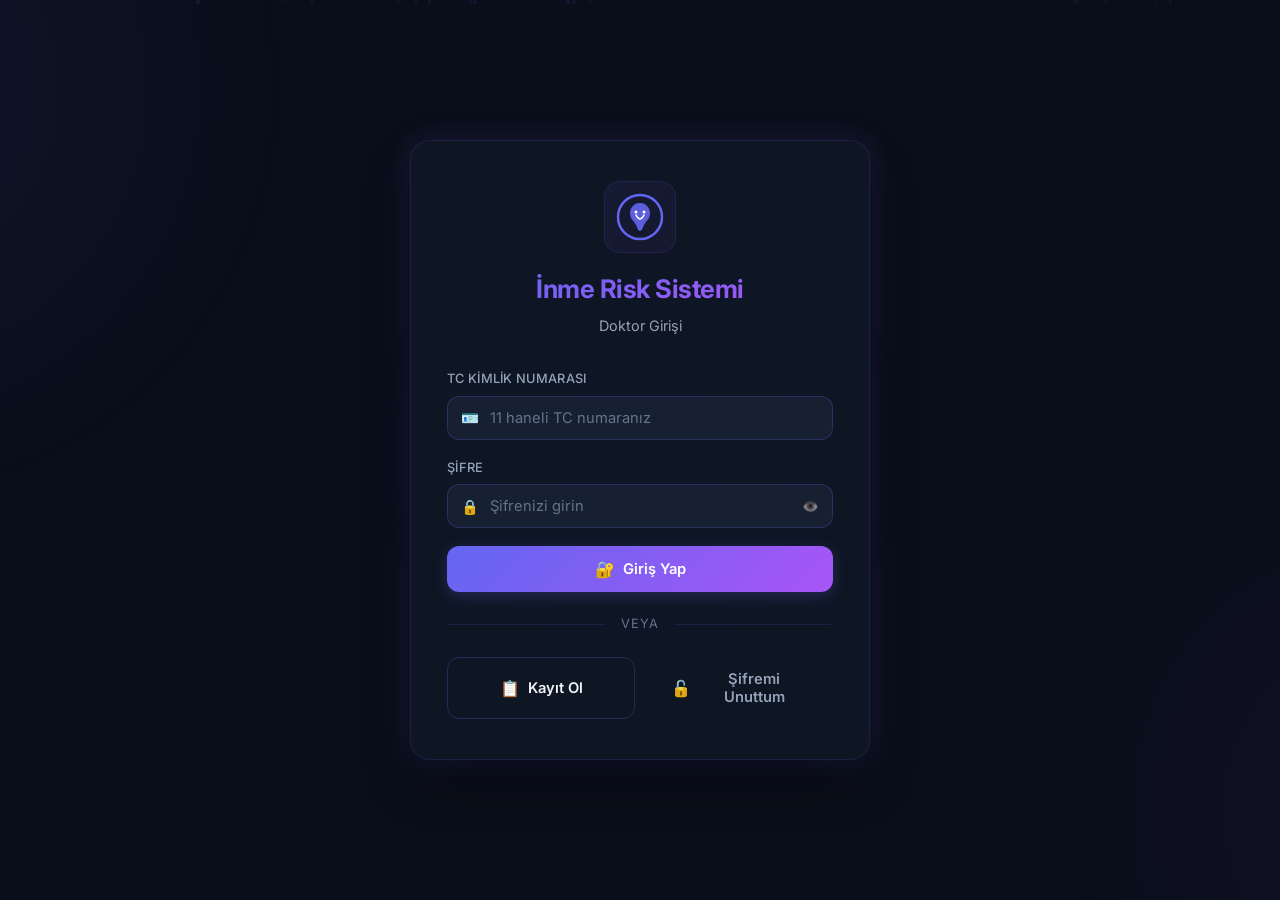
==== frontend/index.html @ b4666ce7 "frontend" ====
<!DOCTYPE html>
<html lang="tr">
<head>
    <meta charset="UTF-8">
    <meta name="viewport" content="width=device-width, initial-scale=1.0">
    <meta name="description" content="İnme Risk Tahmin Sistemi - Doktor Girişi ve Yönetim Paneli. Yapay zeka destekli inme riski değerlendirmesi.">
    <title>🧠 İnme Risk Sistemi — Doktor Paneli</title>
    <link rel="preconnect" href="https://fonts.googleapis.com">
    <link rel="preconnect" href="https://fonts.gstatic.com" crossorigin>
    <link href="https://fonts.googleapis.com/css2?family=Inter:wght@300;400;500;600;700;800&display=swap" rel="stylesheet">
    <link rel="stylesheet" href="style.css">
</head>
<body>
    <!-- Animated Background Particles -->
    <div class="bg-particles" id="bgParticles"></div>

    <!-- ════════════════════════════════════════════ -->
    <!-- EKRAN 1 — GİRİŞ                            -->
    <!-- ════════════════════════════════════════════ -->
    <div class="screen active" id="screenLogin">
        <div class="card card-login">
            <div class="card-glow"></div>
            <div class="card-header">
                <div class="logo-icon">
                    <svg width="48" height="48" viewBox="0 0 48 48" fill="none">
                        <circle cx="24" cy="24" r="22" stroke="url(#logoGrad)" stroke-width="2.5" fill="none"/>
                        <path d="M24 10C18 10 14 15 14 20C14 26 18 28 20 32C21 34 22 38 24 38C26 38 27 34 28 32C30 28 34 26 34 20C34 15 30 10 24 10Z" fill="url(#logoGrad)" opacity="0.9"/>
                        <path d="M20 22C20 22 22 26 24 26C26 26 28 22 28 22" stroke="white" stroke-width="1.5" stroke-linecap="round"/>
                        <circle cx="20" cy="19" r="1.5" fill="white"/>
                        <circle cx="28" cy="19" r="1.5" fill="white"/>
                        <defs>
                            <linearGradient id="logoGrad" x1="0" y1="0" x2="48" y2="48">
                                <stop offset="0%" stop-color="#6366f1"/>
                                <stop offset="100%" stop-color="#a855f7"/>
                            </linearGradient>
                        </defs>
                    </svg>
                </div>
                <h1 class="app-title">İnme Risk Sistemi</h1>
                <p class="app-subtitle">Doktor Girişi</p>
            </div>

            <form id="loginForm" class="card-body" autocomplete="off">
                <div class="input-group">
                    <label for="loginTC">TC Kimlik Numarası</label>
                    <div class="input-wrapper">
                        <span class="input-icon">🪪</span>
                        <input type="text" id="loginTC" maxlength="11" pattern="\d{11}" placeholder="11 haneli TC numaranız" required>
                    </div>
                </div>

                <div class="input-group">
                    <label for="loginPassword">Şifre</label>
                    <div class="input-wrapper">
                        <span class="input-icon">🔒</span>
                        <input type="password" id="loginPassword" placeholder="Şifrenizi girin" required>
                        <button type="button" class="toggle-password" data-target="loginPassword" aria-label="Şifreyi göster/gizle">
                            <span class="eye-icon">👁️</span>
                        </button>
                    </div>
                </div>

                <button type="submit" class="btn btn-primary btn-full" id="btnLogin">
                    <span class="btn-icon">🔐</span>
                    <span>Giriş Yap</span>
                    <div class="btn-loader" style="display:none;"></div>
                </button>

                <div class="divider">
                    <span>veya</span>
                </div>

                <div class="btn-row">
                    <button type="button" class="btn btn-outline" id="btnGoRegister">
                        <span class="btn-icon">📋</span>
                        <span>Kayıt Ol</span>
                    </button>
                    <button type="button" class="btn btn-ghost" id="btnGoForgot">
                        <span class="btn-icon">🔓</span>
                        <span>Şifremi Unuttum</span>
                    </button>
                </div>
            </form>
        </div>
    </div>

    <!-- ════════════════════════════════════════════ -->
    <!-- EKRAN 2 — KAYIT OL                         -->
    <!-- ════════════════════════════════════════════ -->
    <div class="screen" id="screenRegister">
        <div class="card card-register">
            <div class="card-glow"></div>
            <div class="card-header">
                <div class="logo-icon small">
                    <svg width="36" height="36" viewBox="0 0 48 48" fill="none">
                        <circle cx="24" cy="24" r="22" stroke="url(#logoGrad2)" stroke-width="2.5" fill="none"/>
                        <path d="M24 10C18 10 14 15 14 20C14 26 18 28 20 32C21 34 22 38 24 38C26 38 27 34 28 32C30 28 34 26 34 20C34 15 30 10 24 10Z" fill="url(#logoGrad2)" opacity="0.9"/>
                        <defs>
                            <linearGradient id="logoGrad2" x1="0" y1="0" x2="48" y2="48">
                                <stop offset="0%" stop-color="#6366f1"/>
                                <stop offset="100%" stop-color="#a855f7"/>
                            </linearGradient>
                        </defs>
                    </svg>
                </div>
                <h1 class="app-title">Hesap Oluştur</h1>
                <p class="app-subtitle">Sisteme ilk kez mi katılıyorsunuz?</p>
            </div>

            <form id="registerForm" class="card-body" autocomplete="off">
                <div class="input-row">
                    <div class="input-group">
                        <label for="regTC">TC Kimlik No</label>
                        <div class="input-wrapper">
                            <span class="input-icon">🪪</span>
                            <input type="text" id="regTC" maxlength="11" pattern="\d{11}" placeholder="TC No" required>
                        </div>
                    </div>
                </div>

                <div class="input-row">
                    <div class="input-group">
                        <label for="regName">Ad</label>
                        <div class="input-wrapper">
                            <span class="input-icon">👤</span>
                            <input type="text" id="regName" placeholder="Adınız" required>
                        </div>
                    </div>
                    <div class="input-group">
                        <label for="regSurname">Soyad</label>
                        <div class="input-wrapper">
                            <span class="input-icon">👤</span>
                            <input type="text" id="regSurname" placeholder="Soyadınız" required>
                        </div>
                    </div>
                </div>

                <div class="input-group">
                    <label for="regSpecialty">Uzmanlık Alanı</label>
                    <div class="input-wrapper">
                        <span class="input-icon">🩺</span>
                        <select id="regSpecialty" required>
                            <option value="" disabled selected>Uzmanlık seçin</option>
                            <option value="Nöroloji">Nöroloji</option>
                            <option value="Kardiyoloji">Kardiyoloji</option>
                            <option value="Dahiliye">Dahiliye</option>
                            <option value="Acil Tıp">Acil Tıp</option>
                            <option value="Fizik Tedavi">Fizik Tedavi ve Rehabilitasyon</option>
                            <option value="Nöroşirürji">Nöroşirürji</option>
                            <option value="Radyoloji">Radyoloji</option>
                            <option value="Aile Hekimliği">Aile Hekimliği</option>
                        </select>
                    </div>
                </div>

                <div class="input-row">
                    <div class="input-group">
                        <label for="regPassword">Şifre</label>
                        <div class="input-wrapper">
                            <span class="input-icon">🔒</span>
                            <input type="password" id="regPassword" placeholder="Min 6 karakter" minlength="6" required>
                        </div>
                    </div>
                    <div class="input-group">
                        <label for="regPasswordConfirm">Şifre Tekrar</label>
                        <div class="input-wrapper">
                            <span class="input-icon">🔒</span>
                            <input type="password" id="regPasswordConfirm" placeholder="Tekrar girin" minlength="6" required>
                        </div>
                    </div>
                </div>

                <div class="input-group">
                    <label for="regSecurityQ">Güvenlik Sorusu</label>
                    <div class="input-wrapper">
                        <span class="input-icon">❓</span>
                        <select id="regSecurityQ" required>
                            <option value="" disabled selected>Bir soru seçin</option>
                            <option value="anne">Annenizin kızlık soyadı nedir?</option>
                            <option value="okul">İlkokul adınız nedir?</option>
                            <option value="sehir">Doğduğunuz şehir neresidir?</option>
                            <option value="hayvan">İlk evcil hayvanınızın adı nedir?</option>
                        </select>
                    </div>
                </div>

                <div class="input-group">
                    <label for="regSecurityA">Güvenlik Sorusu Cevabı</label>
                    <div class="input-wrapper">
                        <span class="input-icon">💬</span>
                        <input type="text" id="regSecurityA" placeholder="Cevabınız" required>
                    </div>
                </div>

                <button type="submit" class="btn btn-success btn-full" id="btnRegister">
                    <span class="btn-icon">✅</span>
                    <span>Hesap Oluştur</span>
                </button>

                <button type="button" class="btn btn-link" id="btnBackToLogin1">
                    <span>← Giriş Ekranına Dön</span>
                </button>
            </form>
        </div>
    </div>

    <!-- ════════════════════════════════════════════ -->
    <!-- EKRAN 3 — ŞİFREMİ UNUTTUM                  -->
    <!-- ════════════════════════════════════════════ -->
    <div class="screen" id="screenForgot">
        <div class="card card-forgot">
            <div class="card-glow"></div>
            <div class="card-header">
                <div class="logo-icon small">
                    <svg width="36" height="36" viewBox="0 0 48 48" fill="none">
                        <circle cx="24" cy="24" r="22" stroke="url(#logoGrad3)" stroke-width="2.5" fill="none"/>
                        <path d="M24 10C18 10 14 15 14 20C14 26 18 28 20 32C21 34 22 38 24 38C26 38 27 34 28 32C30 28 34 26 34 20C34 15 30 10 24 10Z" fill="url(#logoGrad3)" opacity="0.9"/>
                        <defs>
                            <linearGradient id="logoGrad3" x1="0" y1="0" x2="48" y2="48">
                                <stop offset="0%" stop-color="#6366f1"/>
                                <stop offset="100%" stop-color="#a855f7"/>
                            </linearGradient>
                        </defs>
                    </svg>
                </div>
                <h1 class="app-title">Şifre Sıfırlama</h1>
                <p class="app-subtitle">Hesabınızı kurtarın</p>
            </div>

            <!-- Adım 1: TC Gir -->
            <div class="card-body" id="forgotStep1">
                <div class="step-indicator">
                    <div class="step active">1</div>
                    <div class="step-line"></div>
                    <div class="step">2</div>
                </div>

                <div class="input-group">
                    <label for="forgotTC">TC Kimlik Numaranız</label>
                    <div class="input-wrapper">
                        <span class="input-icon">🪪</span>
                        <input type="text" id="forgotTC" maxlength="11" pattern="\d{11}" placeholder="Kayıtlı TC numaranız" required>
                    </div>
                </div>

                <button type="button" class="btn btn-primary btn-full" id="btnForgotStep1">
                    <span class="btn-icon">🔍</span>
                    <span>Devam Et</span>
                </button>

                <button type="button" class="btn btn-link" id="btnBackToLogin2">
                    <span>← Giriş Ekranına Dön</span>
                </button>
            </div>

            <!-- Adım 2: Güvenlik Sorusu + Yeni Şifre -->
            <div class="card-body hidden" id="forgotStep2">
                <div class="step-indicator">
                    <div class="step completed">✓</div>
                    <div class="step-line active"></div>
                    <div class="step active">2</div>
                </div>

                <div class="security-question-box" id="securityQuestionDisplay">
                    <!-- Güvenlik sorusu burada gösterilecek -->
                </div>

                <div class="input-group">
                    <label for="forgotSecurityA">Cevabınız</label>
                    <div class="input-wrapper">
                        <span class="input-icon">💬</span>
                        <input type="text" id="forgotSecurityA" placeholder="Güvenlik sorusu cevabı" required>
                    </div>
                </div>

                <div class="input-row">
                    <div class="input-group">
                        <label for="forgotNewPass">Yeni Şifre</label>
                        <div class="input-wrapper">
                            <span class="input-icon">🔒</span>
                            <input type="password" id="forgotNewPass" placeholder="Yeni şifre" minlength="6" required>
                        </div>
                    </div>
                    <div class="input-group">
                        <label for="forgotNewPassConfirm">Şifre Tekrar</label>
                        <div class="input-wrapper">
                            <span class="input-icon">🔒</span>
                            <input type="password" id="forgotNewPassConfirm" placeholder="Tekrar girin" minlength="6" required>
                        </div>
                    </div>
                </div>

                <button type="button" class="btn btn-warning btn-full" id="btnResetPassword">
                    <span class="btn-icon">🔄</span>
                    <span>Şifremi Sıfırla</span>
                </button>

                <button type="button" class="btn btn-link" id="btnBackToStep1">
                    <span>← Önceki Adım</span>
                </button>
            </div>
        </div>
    </div>

    <!-- ════════════════════════════════════════════ -->
    <!-- EKRAN 4 — PROFİL                           -->
    <!-- ════════════════════════════════════════════ -->
    <div class="screen" id="screenProfile">
        <div class="card card-profile">
            <div class="card-glow"></div>
            
            <!-- Profile Header -->
            <div class="profile-header">
                <div class="profile-avatar" id="profileAvatar">
                    <span>👨‍⚕️</span>
                </div>
                <h1 class="profile-name" id="profileName">Dr. —</h1>
                <div class="profile-badge">
                    <span class="badge-icon">🩺</span>
                    <span id="profileSpecialtyBadge">—</span>
                </div>
            </div>

            <!-- Profile Info Cards -->
            <div class="profile-info-grid">
                <div class="info-card">
                    <span class="info-label">Doktor ID</span>
                    <span class="info-value" id="profileDoctorId">—</span>
                </div>
                <div class="info-card">
                    <span class="info-label">TC No</span>
                    <span class="info-value" id="profileTC">—</span>
                </div>
                <div class="info-card">
                    <span class="info-label">Uzmanlık</span>
                    <span class="info-value" id="profileSpecialty">—</span>
                </div>
                <div class="info-card">
                    <span class="info-label">Kayıt Tarihi</span>
                    <span class="info-value" id="profileRegDate">—</span>
                </div>
                <div class="info-card span-2">
                    <span class="info-label">Son Giriş</span>
                    <span class="info-value" id="profileLastLogin">—</span>
                </div>
            </div>

            <!-- Change Password Section (Collapsible) -->
            <div class="collapsible-section">
                <button type="button" class="collapsible-toggle" id="btnToggleChangePass">
                    <span>🔑 Şifre Değiştir</span>
                    <span class="chevron">▼</span>
                </button>
                <div class="collapsible-content hidden" id="changePassSection">
                    <div class="input-group">
                        <label for="currentPass">Mevcut Şifre</label>
                        <div class="input-wrapper">
                            <span class="input-icon">🔒</span>
                            <input type="password" id="currentPass" placeholder="Mevcut şifreniz">
                        </div>
                    </div>
                    <div class="input-row">
                        <div class="input-group">
                            <label for="newPass">Yeni Şifre</label>
                            <div class="input-wrapper">
                                <span class="input-icon">🔒</span>
                                <input type="password" id="newPass" placeholder="Yeni şifre" minlength="6">
                            </div>
                        </div>
                        <div class="input-group">
                            <label for="newPassConfirm">Tekrar</label>
                            <div class="input-wrapper">
                                <span class="input-icon">🔒</span>
                                <input type="password" id="newPassConfirm" placeholder="Tekrar girin" minlength="6">
                            </div>
                        </div>
                    </div>
                    <button type="button" class="btn btn-primary btn-full btn-sm" id="btnChangePass">
                        <span>Şifreyi Güncelle</span>
                    </button>
                </div>
            </div>

            <!-- Action Buttons -->
            <div class="profile-actions">
                <button type="button" class="btn btn-success btn-large" id="btnGoPatient">
                    <span class="btn-icon">🏥</span>
                    <span>Hasta Modülüne Geç</span>
                </button>
                <button type="button" class="btn btn-danger" id="btnLogout">
                    <span class="btn-icon">🚪</span>
                    <span>Çıkış</span>
                </button>
            </div>
        </div>
    </div>

    <!-- Toast Container -->
    <div id="toastContainer" class="toast-container"></div>

    <script src="app.js"></script>
</body>
</html>
---- frontend/style.css ----
/* ═══════════════════════════════════════════════════
   İnme Risk Sistemi — Premium Dark Theme
   ═══════════════════════════════════════════════════ */

/* ── CSS Variables / Design Tokens ── */
:root {
    /* Colors */
    --bg-primary: #0a0e1a;
    --bg-secondary: #111827;
    --bg-card: rgba(17, 24, 39, 0.75);
    --bg-card-solid: #111827;
    --bg-input: rgba(30, 41, 59, 0.6);
    --bg-input-focus: rgba(30, 41, 59, 0.9);

    --border-subtle: rgba(99, 102, 241, 0.15);
    --border-input: rgba(99, 102, 241, 0.25);
    --border-focus: rgba(99, 102, 241, 0.6);

    --text-primary: #f1f5f9;
    --text-secondary: #94a3b8;
    --text-muted: #64748b;
    --text-accent: #a78bfa;

    --accent-indigo: #6366f1;
    --accent-purple: #a855f7;
    --accent-blue: #3b82f6;
    --accent-teal: #14b8a6;
    --accent-green: #22c55e;
    --accent-amber: #f59e0b;
    --accent-red: #ef4444;

    --gradient-primary: linear-gradient(135deg, #6366f1 0%, #a855f7 100%);
    --gradient-success: linear-gradient(135deg, #22c55e 0%, #14b8a6 100%);
    --gradient-warning: linear-gradient(135deg, #f59e0b 0%, #ef4444 100%);
    --gradient-danger: linear-gradient(135deg, #ef4444 0%, #dc2626 100%);
    --gradient-glass: linear-gradient(135deg, rgba(99, 102, 241, 0.08) 0%, rgba(168, 85, 247, 0.05) 100%);

    --glow-primary: 0 0 30px rgba(99, 102, 241, 0.15);
    --glow-strong: 0 0 60px rgba(99, 102, 241, 0.2);

    /* Sizing */
    --radius-sm: 8px;
    --radius-md: 12px;
    --radius-lg: 16px;
    --radius-xl: 20px;
    --radius-full: 9999px;

    /* Transitions */
    --ease-out: cubic-bezier(0.16, 1, 0.3, 1);
    --transition-fast: 0.2s var(--ease-out);
    --transition-normal: 0.35s var(--ease-out);
    --transition-slow: 0.5s var(--ease-out);
}

/* ── Reset & Base ── */
*, *::before, *::after {
    margin: 0;
    padding: 0;
    box-sizing: border-box;
}

html {
    font-size: 16px;
    scroll-behavior: smooth;
}

body {
    font-family: 'Inter', -apple-system, BlinkMacSystemFont, 'Segoe UI', sans-serif;
    background: var(--bg-primary);
    color: var(--text-primary);
    min-height: 100vh;
    overflow-x: hidden;
    line-height: 1.6;
    -webkit-font-smoothing: antialiased;
}

/* ── Background Particles ── */
.bg-particles {
    position: fixed;
    top: 0;
    left: 0;
    width: 100%;
    height: 100%;
    z-index: 0;
    pointer-events: none;
    overflow: hidden;
}

.bg-particles::before {
    content: '';
    position: absolute;
    top: -50%;
    left: -50%;
    width: 200%;
    height: 200%;
    background:
        radial-gradient(ellipse 600px 600px at 20% 30%, rgba(99, 102, 241, 0.08) 0%, transparent 70%),
        radial-gradient(ellipse 500px 500px at 80% 70%, rgba(168, 85, 247, 0.06) 0%, transparent 70%),
        radial-gradient(ellipse 400px 400px at 50% 50%, rgba(59, 130, 246, 0.04) 0%, transparent 70%);
    animation: bgFloat 20s ease-in-out infinite alternate;
}

@keyframes bgFloat {
    0%   { transform: translate(0, 0) rotate(0deg); }
    100% { transform: translate(-30px, -20px) rotate(3deg); }
}

.particle {
    position: absolute;
    border-radius: 50%;
    background: rgba(99, 102, 241, 0.3);
    animation: particleFloat linear infinite;
    pointer-events: none;
}

@keyframes particleFloat {
    0%   { transform: translateY(100vh) scale(0); opacity: 0; }
    10%  { opacity: 1; }
    90%  { opacity: 1; }
    100% { transform: translateY(-10vh) scale(1); opacity: 0; }
}

/* ── Screen Management ── */
.screen {
    position: fixed;
    top: 0;
    left: 0;
    width: 100%;
    height: 100%;
    display: flex;
    align-items: center;
    justify-content: center;
    z-index: 1;
    padding: 20px;
    opacity: 0;
    visibility: hidden;
    transform: translateY(20px) scale(0.97);
    transition: opacity var(--transition-slow), transform var(--transition-slow), visibility 0s linear 0.5s;
}

.screen.active {
    opacity: 1;
    visibility: visible;
    transform: translateY(0) scale(1);
    transition: opacity var(--transition-slow), transform var(--transition-slow), visibility 0s;
}

/* ── Card (Glassmorphism) ── */
.card {
    position: relative;
    width: 100%;
    max-width: 460px;
    background: var(--bg-card);
    backdrop-filter: blur(20px);
    -webkit-backdrop-filter: blur(20px);
    border: 1px solid var(--border-subtle);
    border-radius: var(--radius-xl);
    padding: 40px 36px;
    box-shadow: var(--glow-primary), 0 25px 50px -12px rgba(0, 0, 0, 0.5);
    overflow: hidden;
}

.card-register {
    max-width: 540px;
}

.card-profile {
    max-width: 520px;
}

.card-glow {
    position: absolute;
    top: -2px;
    left: -2px;
    right: -2px;
    bottom: -2px;
    background: var(--gradient-primary);
    border-radius: inherit;
    z-index: -1;
    opacity: 0;
    transition: opacity var(--transition-normal);
}

.card:hover .card-glow {
    opacity: 0.06;
}

/* ── Card Header ── */
.card-header {
    text-align: center;
    margin-bottom: 32px;
}

.logo-icon {
    display: inline-flex;
    align-items: center;
    justify-content: center;
    width: 72px;
    height: 72px;
    border-radius: var(--radius-lg);
    background: var(--gradient-glass);
    border: 1px solid var(--border-subtle);
    margin-bottom: 16px;
    animation: logoPulse 3s ease-in-out infinite;
}

.logo-icon.small {
    width: 56px;
    height: 56px;
}

@keyframes logoPulse {
    0%, 100% { box-shadow: 0 0 0 0 rgba(99, 102, 241, 0.15); }
    50%      { box-shadow: 0 0 0 12px rgba(99, 102, 241, 0); }
}

.app-title {
    font-size: 1.6rem;
    font-weight: 700;
    background: var(--gradient-primary);
    -webkit-background-clip: text;
    -webkit-text-fill-color: transparent;
    background-clip: text;
    letter-spacing: -0.5px;
    margin-bottom: 4px;
}

.app-subtitle {
    font-size: 0.9rem;
    color: var(--text-secondary);
    font-weight: 400;
}

/* ── Card Body ── */
.card-body {
    display: flex;
    flex-direction: column;
    gap: 18px;
}

/* ── Input Groups ── */
.input-group {
    display: flex;
    flex-direction: column;
    gap: 6px;
    flex: 1;
}

.input-group label {
    font-size: 0.8rem;
    font-weight: 500;
    color: var(--text-secondary);
    letter-spacing: 0.3px;
    text-transform: uppercase;
}

.input-wrapper {
    position: relative;
    display: flex;
    align-items: center;
}

.input-icon {
    position: absolute;
    left: 14px;
    font-size: 0.9rem;
    z-index: 1;
    pointer-events: none;
}

.input-wrapper input,
.input-wrapper select {
    width: 100%;
    padding: 12px 14px 12px 42px;
    background: var(--bg-input);
    border: 1.5px solid var(--border-input);
    border-radius: var(--radius-md);
    color: var(--text-primary);
    font-family: inherit;
    font-size: 0.92rem;
    outline: none;
    transition: all var(--transition-fast);
    -webkit-appearance: none;
    appearance: none;
}

.input-wrapper select {
    cursor: pointer;
    background-image: url("data:image/svg+xml,%3Csvg xmlns='http://www.w3.org/2000/svg' width='12' height='8' viewBox='0 0 12 8'%3E%3Cpath d='M1 1L6 6L11 1' stroke='%2394a3b8' stroke-width='2' fill='none' stroke-linecap='round'/%3E%3C/svg%3E");
    background-repeat: no-repeat;
    background-position: right 14px center;
    padding-right: 36px;
}

.input-wrapper input::placeholder {
    color: var(--text-muted);
}

.input-wrapper input:focus,
.input-wrapper select:focus {
    background: var(--bg-input-focus);
    border-color: var(--border-focus);
    box-shadow: 0 0 0 3px rgba(99, 102, 241, 0.1);
}

.input-row {
    display: flex;
    gap: 12px;
}

/* Toggle Password */
.toggle-password {
    position: absolute;
    right: 10px;
    background: none;
    border: none;
    cursor: pointer;
    padding: 4px;
    font-size: 0.85rem;
    opacity: 0.5;
    transition: opacity var(--transition-fast);
}

.toggle-password:hover {
    opacity: 1;
}

/* ── Buttons ── */
.btn {
    display: inline-flex;
    align-items: center;
    justify-content: center;
    gap: 8px;
    padding: 13px 24px;
    border: none;
    border-radius: var(--radius-md);
    font-family: inherit;
    font-size: 0.92rem;
    font-weight: 600;
    cursor: pointer;
    transition: all var(--transition-fast);
    position: relative;
    overflow: hidden;
    text-decoration: none;
}

.btn::before {
    content: '';
    position: absolute;
    top: 0;
    left: -100%;
    width: 100%;
    height: 100%;
    background: linear-gradient(90deg, transparent, rgba(255,255,255,0.08), transparent);
    transition: left 0.5s;
}

.btn:hover::before {
    left: 100%;
}

.btn-icon {
    font-size: 1rem;
}

.btn-full {
    width: 100%;
}

.btn-sm {
    padding: 10px 20px;
    font-size: 0.85rem;
}

.btn-large {
    padding: 15px 28px;
    font-size: 1rem;
}

.btn-primary {
    background: var(--gradient-primary);
    color: white;
    box-shadow: 0 4px 15px rgba(99, 102, 241, 0.25);
}

.btn-primary:hover {
    box-shadow: 0 6px 25px rgba(99, 102, 241, 0.35);
    transform: translateY(-1px);
}

.btn-primary:active {
    transform: translateY(0);
}

.btn-success {
    background: var(--gradient-success);
    color: white;
    box-shadow: 0 4px 15px rgba(34, 197, 94, 0.25);
}

.btn-success:hover {
    box-shadow: 0 6px 25px rgba(34, 197, 94, 0.35);
    transform: translateY(-1px);
}

.btn-warning {
    background: var(--gradient-warning);
    color: white;
    box-shadow: 0 4px 15px rgba(245, 158, 11, 0.25);
}

.btn-warning:hover {
    box-shadow: 0 6px 25px rgba(245, 158, 11, 0.35);
    transform: translateY(-1px);
}

.btn-danger {
    background: var(--gradient-danger);
    color: white;
    box-shadow: 0 4px 15px rgba(239, 68, 68, 0.2);
}

.btn-danger:hover {
    box-shadow: 0 6px 25px rgba(239, 68, 68, 0.3);
    transform: translateY(-1px);
}

.btn-outline {
    background: transparent;
    color: var(--text-primary);
    border: 1.5px solid var(--border-input);
}

.btn-outline:hover {
    border-color: var(--accent-indigo);
    background: rgba(99, 102, 241, 0.08);
}

.btn-ghost {
    background: transparent;
    color: var(--text-secondary);
}

.btn-ghost:hover {
    color: var(--text-primary);
    background: rgba(99, 102, 241, 0.06);
}

.btn-link {
    background: none;
    border: none;
    color: var(--text-accent);
    font-weight: 500;
    padding: 8px;
    cursor: pointer;
    font-family: inherit;
    font-size: 0.88rem;
    transition: color var(--transition-fast);
}

.btn-link:hover {
    color: var(--accent-indigo);
}

.btn-row {
    display: flex;
    gap: 12px;
}

.btn-row .btn {
    flex: 1;
}

/* Loader */
.btn-loader {
    width: 18px;
    height: 18px;
    border: 2px solid rgba(255,255,255,0.3);
    border-top-color: white;
    border-radius: 50%;
    animation: spin 0.6s linear infinite;
}

@keyframes spin {
    to { transform: rotate(360deg); }
}

/* ── Divider ── */
.divider {
    display: flex;
    align-items: center;
    gap: 16px;
    margin: 4px 0;
}

.divider::before,
.divider::after {
    content: '';
    flex: 1;
    height: 1px;
    background: var(--border-subtle);
}

.divider span {
    font-size: 0.8rem;
    color: var(--text-muted);
    text-transform: uppercase;
    letter-spacing: 1px;
}

/* ── Step Indicator ── */
.step-indicator {
    display: flex;
    align-items: center;
    justify-content: center;
    gap: 0;
    margin-bottom: 12px;
}

.step {
    width: 36px;
    height: 36px;
    border-radius: 50%;
    display: flex;
    align-items: center;
    justify-content: center;
    font-size: 0.85rem;
    font-weight: 700;
    background: var(--bg-input);
    border: 2px solid var(--border-input);
    color: var(--text-muted);
    transition: all var(--transition-normal);
}

.step.active {
    background: var(--gradient-primary);
    border-color: var(--accent-indigo);
    color: white;
    box-shadow: 0 0 15px rgba(99, 102, 241, 0.3);
}

.step.completed {
    background: var(--accent-green);
    border-color: var(--accent-green);
    color: white;
}

.step-line {
    width: 60px;
    height: 2px;
    background: var(--border-input);
    transition: background var(--transition-normal);
}

.step-line.active {
    background: var(--gradient-primary);
}

/* ── Security Question Box ── */
.security-question-box {
    background: var(--gradient-glass);
    border: 1px solid var(--border-subtle);
    border-radius: var(--radius-md);
    padding: 16px;
    text-align: center;
}

.security-question-box .sq-label {
    font-size: 0.75rem;
    color: var(--text-muted);
    text-transform: uppercase;
    letter-spacing: 0.5px;
    margin-bottom: 6px;
}

.security-question-box .sq-text {
    font-size: 0.95rem;
    color: var(--text-accent);
    font-weight: 500;
}

/* ── Profile Screen ── */
.profile-header {
    text-align: center;
    margin-bottom: 28px;
    padding-bottom: 24px;
    border-bottom: 1px solid var(--border-subtle);
}

.profile-avatar {
    width: 88px;
    height: 88px;
    border-radius: 50%;
    background: var(--gradient-primary);
    display: inline-flex;
    align-items: center;
    justify-content: center;
    font-size: 2.5rem;
    margin-bottom: 14px;
    box-shadow: 0 0 0 4px var(--bg-card-solid), 0 0 0 6px var(--accent-indigo);
    animation: avatarGlow 4s ease-in-out infinite alternate;
}

@keyframes avatarGlow {
    0%   { box-shadow: 0 0 0 4px var(--bg-card-solid), 0 0 0 6px var(--accent-indigo), 0 0 20px rgba(99, 102, 241, 0.15); }
    100% { box-shadow: 0 0 0 4px var(--bg-card-solid), 0 0 0 6px var(--accent-purple), 0 0 30px rgba(168, 85, 247, 0.2); }
}

.profile-name {
    font-size: 1.5rem;
    font-weight: 700;
    color: var(--text-primary);
    margin-bottom: 8px;
}

.profile-badge {
    display: inline-flex;
    align-items: center;
    gap: 6px;
    padding: 6px 16px;
    background: var(--gradient-glass);
    border: 1px solid var(--border-subtle);
    border-radius: var(--radius-full);
    font-size: 0.85rem;
    color: var(--text-accent);
    font-weight: 500;
}

/* ── Profile Info Grid ── */
.profile-info-grid {
    display: grid;
    grid-template-columns: 1fr 1fr;
    gap: 10px;
    margin-bottom: 24px;
}

.info-card {
    background: var(--gradient-glass);
    border: 1px solid var(--border-subtle);
    border-radius: var(--radius-md);
    padding: 14px 16px;
    display: flex;
    flex-direction: column;
    gap: 4px;
    transition: all var(--transition-fast);
}

.info-card:hover {
    border-color: var(--border-focus);
    background: rgba(99, 102, 241, 0.06);
}

.info-card.span-2 {
    grid-column: span 2;
}

.info-label {
    font-size: 0.7rem;
    font-weight: 600;
    color: var(--text-muted);
    text-transform: uppercase;
    letter-spacing: 0.8px;
}

.info-value {
    font-size: 0.95rem;
    font-weight: 600;
    color: var(--text-primary);
}

/* ── Collapsible Section ── */
.collapsible-section {
    margin-bottom: 24px;
}

.collapsible-toggle {
    width: 100%;
    display: flex;
    align-items: center;
    justify-content: space-between;
    padding: 14px 18px;
    background: var(--gradient-glass);
    border: 1px solid var(--border-subtle);
    border-radius: var(--radius-md);
    color: var(--text-primary);
    font-family: inherit;
    font-size: 0.92rem;
    font-weight: 600;
    cursor: pointer;
    transition: all var(--transition-fast);
}

.collapsible-toggle:hover {
    border-color: var(--border-focus);
}

.collapsible-toggle .chevron {
    font-size: 0.7rem;
    transition: transform var(--transition-normal);
    color: var(--text-secondary);
}

.collapsible-toggle.open .chevron {
    transform: rotate(180deg);
}

.collapsible-content {
    margin-top: 12px;
    display: flex;
    flex-direction: column;
    gap: 14px;
    padding: 18px;
    background: var(--gradient-glass);
    border: 1px solid var(--border-subtle);
    border-radius: var(--radius-md);
    animation: slideDown 0.3s var(--ease-out);
}

@keyframes slideDown {
    from { opacity: 0; transform: translateY(-8px); }
    to   { opacity: 1; transform: translateY(0); }
}

/* ── Profile Actions ── */
.profile-actions {
    display: flex;
    gap: 12px;
}

.profile-actions .btn-success {
    flex: 2;
}

.profile-actions .btn-danger {
    flex: 1;
}

/* ── Hidden State ── */
.hidden {
    display: none !important;
}

/* ── Toast Notifications ── */
.toast-container {
    position: fixed;
    top: 24px;
    right: 24px;
    z-index: 9999;
    display: flex;
    flex-direction: column;
    gap: 10px;
}

.toast {
    display: flex;
    align-items: center;
    gap: 10px;
    padding: 14px 20px;
    border-radius: var(--radius-md);
    background: var(--bg-card-solid);
    border: 1px solid var(--border-subtle);
    backdrop-filter: blur(12px);
    box-shadow: 0 8px 32px rgba(0, 0, 0, 0.4);
    min-width: 280px;
    max-width: 420px;
    animation: toastIn 0.4s var(--ease-out);
    font-size: 0.88rem;
    color: var(--text-primary);
}

.toast.toast-exit {
    animation: toastOut 0.3s var(--ease-out) forwards;
}

.toast-icon {
    font-size: 1.2rem;
    flex-shrink: 0;
}

.toast-success {
    border-left: 3px solid var(--accent-green);
}

.toast-error {
    border-left: 3px solid var(--accent-red);
}

.toast-info {
    border-left: 3px solid var(--accent-blue);
}

.toast-warning {
    border-left: 3px solid var(--accent-amber);
}

@keyframes toastIn {
    from { opacity: 0; transform: translateX(40px) scale(0.95); }
    to   { opacity: 1; transform: translateX(0) scale(1); }
}

@keyframes toastOut {
    from { opacity: 1; transform: translateX(0) scale(1); }
    to   { opacity: 0; transform: translateX(40px) scale(0.95); }
}

/* ── Responsive ── */
@media (max-width: 600px) {
    .card {
        padding: 28px 22px;
    }

    .input-row {
        flex-direction: column;
        gap: 18px;
    }

    .btn-row {
        flex-direction: column;
    }

    .profile-info-grid {
        grid-template-columns: 1fr;
    }

    .info-card.span-2 {
        grid-column: span 1;
    }

    .profile-actions {
        flex-direction: column;
    }

    .profile-actions .btn-success,
    .profile-actions .btn-danger {
        flex: auto;
    }
}

/* ── Shake Animation (validation) ── */
@keyframes shake {
    0%, 100% { transform: translateX(0); }
    20%      { transform: translateX(-6px); }
    40%      { transform: translateX(6px); }
    60%      { transform: translateX(-4px); }
    80%      { transform: translateX(4px); }
}

.shake {
    animation: shake 0.4s var(--ease-out);
}

/* ── Input Error State ── */
.input-wrapper.error input,
.input-wrapper.error select {
    border-color: var(--accent-red);
    box-shadow: 0 0 0 3px rgba(239, 68, 68, 0.12);
}

/* ── Scrollbar ── */
::-webkit-scrollbar {
    width: 6px;
}

::-webkit-scrollbar-track {
    background: transparent;
}

::-webkit-scrollbar-thumb {
    background: var(--border-input);
    border-radius: 3px;
}

::-webkit-scrollbar-thumb:hover {
    background: var(--accent-indigo);
}
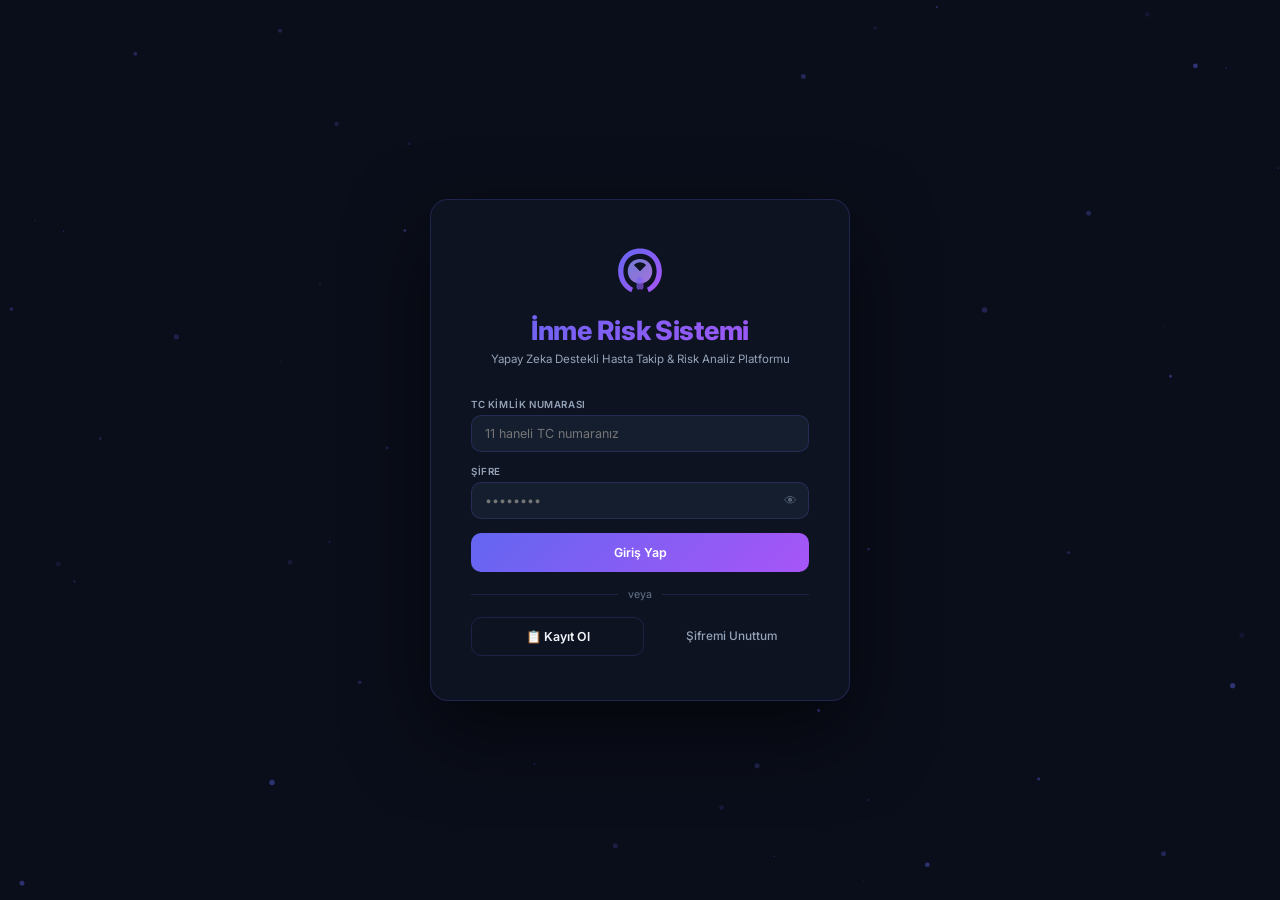
==== commit b94969e1: "Model ve frontend guncellendi: GBM, yapilandirilmis oneri sistemi - model/train.py: RandomForest yer" ====
--- a/frontend/index.html
+++ b/frontend/index.html
@@ -1,403 +1,1187 @@
 <!DOCTYPE html>
 <html lang="tr">
 <head>
-    <meta charset="UTF-8">
-    <meta name="viewport" content="width=device-width, initial-scale=1.0">
-    <meta name="description" content="İnme Risk Tahmin Sistemi - Doktor Girişi ve Yönetim Paneli. Yapay zeka destekli inme riski değerlendirmesi.">
-    <title>🧠 İnme Risk Sistemi — Doktor Paneli</title>
-    <link rel="preconnect" href="https://fonts.googleapis.com">
-    <link rel="preconnect" href="https://fonts.gstatic.com" crossorigin>
-    <link href="https://fonts.googleapis.com/css2?family=Inter:wght@300;400;500;600;700;800&display=swap" rel="stylesheet">
-    <link rel="stylesheet" href="style.css">
+<meta charset="UTF-8">
+<meta name="viewport" content="width=device-width, initial-scale=1.0">
+<title>İnme Risk Analiz Sistemi</title>
+<link href="https://fonts.googleapis.com/css2?family=Inter:wght@300;400;500;600;700;800;900&display=swap" rel="stylesheet">
+<style>
+*{margin:0;padding:0;box-sizing:border-box}
+:root{
+  --bg:#0a0e1a;--bg2:#111827;--bg3:#1a2235;
+  --card:rgba(17,24,39,0.92);--border:rgba(99,102,241,0.18);
+  --accent:#6366f1;--accent2:#a855f7;
+  --t1:#f1f5f9;--t2:#94a3b8;--t3:#64748b;
+  --green:#22c55e;--yellow:#f59e0b;--red:#ef4444;
+  --grad:linear-gradient(135deg,#6366f1,#a855f7);
+  --grad2:linear-gradient(135deg,#06b6d4,#6366f1);
+  --grad3:linear-gradient(135deg,#22c55e,#14b8a6);
+  --r:10px;--rl:18px;--sh:0 20px 60px rgba(0,0,0,.5);
+}
+html,body{height:100%;overflow:hidden;font-family:'Inter',sans-serif;background:var(--bg);color:var(--t1);font-size:.9rem}
+.hidden{display:none!important}
+.w100{width:100%}
+
+/* ── PAGE TRANSITION OVERLAY ── */
+#pageOverlay{
+  position:fixed;inset:0;background:var(--bg);z-index:9990;
+  opacity:0;pointer-events:none;transition:opacity .2s ease;
+}
+#pageOverlay.show{opacity:1;pointer-events:all}
+
+/* ── PAGES — her sayfa kendi bağımsız viewport'u ── */
+.pg{
+  position:fixed;top:0;left:0;
+  width:100%;height:100%;
+  overflow-y:auto;overflow-x:hidden;
+  background:var(--bg);
+  display:none;
+  z-index:1;   /* modaller (8000) her zaman üstte kalır */
+}
+.pg.active{
+  display:block;
+  animation:pgIn .32s cubic-bezier(.22,1,.36,1);
+}
+@keyframes pgIn{from{opacity:0}to{opacity:1}}
+
+/* ── TOAST ── */
+#toast-box{position:fixed;top:20px;right:20px;z-index:9999;display:flex;flex-direction:column;gap:8px;pointer-events:none}
+.tk{min-width:270px;padding:12px 16px;border-radius:var(--r);background:var(--bg2);border-left:4px solid var(--accent);color:var(--t1);display:flex;align-items:center;gap:9px;animation:tkIn .28s ease-out;box-shadow:var(--sh);font-size:.82rem;pointer-events:auto}
+.tk.ok{border-color:var(--green)}.tk.err{border-color:var(--red)}.tk.warn{border-color:var(--yellow)}
+.tk.out{animation:tkOut .25s ease-in forwards}
+@keyframes tkIn{from{transform:translateX(110%);opacity:0}to{transform:translateX(0);opacity:1}}
+@keyframes tkOut{to{transform:translateX(110%);opacity:0}}
+
+/* ── FORM ATOMS ── */
+.fg{margin-bottom:14px;text-align:left}
+.fg label{display:block;font-size:.68rem;color:var(--t2);margin-bottom:5px;font-weight:600;text-transform:uppercase;letter-spacing:.6px}
+.fg input,.fg select{width:100%;padding:10px 13px;background:rgba(30,41,59,.55);border:1.5px solid rgba(99,102,241,.2);border-radius:var(--r);color:var(--t1);font-size:.87rem;font-family:inherit;outline:none;transition:border .2s,box-shadow .2s;-webkit-appearance:none;appearance:none}
+.fg input:focus,.fg select:focus{border-color:var(--accent);box-shadow:0 0 0 3px rgba(99,102,241,.12)}
+.fg select option{background:#1a2235}
+.fg input.bad{border-color:var(--red)!important;animation:sh .35s}
+@keyframes sh{0%,100%{transform:translateX(0)}30%{transform:translateX(-5px)}70%{transform:translateX(5px)}}
+.row2{display:grid;grid-template-columns:1fr 1fr;gap:14px}
+.row3{display:grid;grid-template-columns:1fr 1fr 1fr;gap:12px}
+.pw{position:relative}.pw input{padding-right:40px}
+.eye-btn{position:absolute;right:10px;top:50%;transform:translateY(-50%);background:none;border:none;cursor:pointer;font-size:.9rem;opacity:.5;padding:2px;color:var(--t2)}
+.eye-btn:hover{opacity:.9}
+.rdg{display:flex;gap:8px;padding-top:6px}
+.rdg input[type=radio]{position:absolute;opacity:0;width:0;height:0;pointer-events:none}
+.rdg label{padding:7px 22px;border-radius:20px;cursor:pointer;font-size:.84rem;border:1.5px solid rgba(99,102,241,.35);color:var(--t2);transition:all .2s;font-weight:500;text-transform:none;letter-spacing:0;display:inline-flex;align-items:center}
+.rdg label:has(input:checked){background:var(--grad);border-color:transparent;color:#fff;box-shadow:0 4px 14px rgba(99,102,241,.35)}
+.hint{font-size:.69rem;color:var(--t3);margin-top:3px;display:block}
+.sep{border:none;border-top:1px solid var(--border);margin:18px 0}
+
+/* ── BUTTONS ── */
+.btn{border:none;border-radius:var(--r);cursor:pointer;font-family:inherit;font-weight:600;transition:transform .15s,box-shadow .2s,opacity .2s;font-size:.86rem;display:inline-flex;align-items:center;gap:6px;justify-content:center}
+.btn:disabled{opacity:.5;pointer-events:none}
+.bp{background:var(--grad);color:#fff;padding:12px 26px}
+.bp:hover{transform:translateY(-2px);box-shadow:0 8px 22px rgba(99,102,241,.35)}
+.bs{background:transparent;border:1.5px solid var(--border);color:var(--t1);padding:11px 22px}
+.bs:hover{border-color:var(--accent);background:rgba(99,102,241,.07)}
+.bg_{background:none;border:none;color:var(--t2);padding:8px 14px;cursor:pointer;font-size:.82rem;font-family:inherit;font-weight:500}
+.bg_:hover{color:var(--t1)}
+.bsm{padding:8px 18px;font-size:.8rem}
+.bxs{padding:5px 12px;font-size:.75rem;border-radius:6px}
+
+/* ── MODAL ── */
+.ov{display:none;position:fixed;inset:0;background:rgba(0,0,0,.72);z-index:8000;align-items:center;justify-content:center;backdrop-filter:blur(6px)}
+.ov.open{display:flex;animation:ovIn .2s ease}
+@keyframes ovIn{from{opacity:0}to{opacity:1}}
+.mc{background:var(--bg2);border:1px solid var(--border);border-radius:var(--rl);width:90%;max-width:500px;max-height:93vh;overflow-y:auto;animation:mcIn .28s cubic-bezier(.34,1.56,.64,1);box-shadow:var(--sh)}
+.mc.mlg{max-width:660px}
+@keyframes mcIn{from{opacity:0;transform:scale(.91)}to{opacity:1;transform:scale(1)}}
+.mh{display:flex;justify-content:space-between;align-items:center;padding:16px 22px;border-bottom:1px solid var(--border);position:sticky;top:0;background:var(--bg2);z-index:2}
+.mh h3{font-size:1rem;font-weight:700;display:flex;align-items:center;gap:8px}
+.mx{background:none;border:none;color:var(--t3);font-size:1.5rem;cursor:pointer;line-height:1;padding:0 2px}.mx:hover{color:var(--t1)}
+.mb{padding:20px 22px}.mb h4{color:var(--accent);font-size:.72rem;text-transform:uppercase;letter-spacing:.7px;margin:16px 0 10px;display:flex;align-items:center;gap:6px}
+.mb h4:first-child{margin-top:0}
+.mf{display:flex;justify-content:flex-end;gap:10px;padding:14px 22px;border-top:1px solid var(--border);position:sticky;bottom:0;background:var(--bg2)}
+
+/* ── STEPS (forgot pass) ── */
+.stps{display:flex;align-items:center;gap:8px;margin-bottom:20px}
+.sd{width:28px;height:28px;border-radius:50%;display:flex;align-items:center;justify-content:center;font-size:.7rem;font-weight:700;border:2px solid var(--border);color:var(--t3);flex-shrink:0}
+.sd.on{background:var(--grad);border-color:transparent;color:#fff}
+.sd.dn{background:var(--green);border-color:transparent;color:#fff}
+.sl{flex:1;height:1px;background:var(--border)}
+.sqb{background:rgba(99,102,241,.07);border:1px solid rgba(99,102,241,.18);border-radius:var(--r);padding:12px 15px;margin-bottom:12px;font-size:.82rem;color:var(--t2);line-height:1.6}
+
+/* ═══════════════════════════════════════════
+   PAGE 1 — GİRİŞ
+═══════════════════════════════════════════ */
+/* login sayfası — .pg'den position:fixed miras alır, sadece içerik flex hizalaması */
+#pg-login{align-items:center;justify-content:center}
+#pg-login.active{display:flex}
+#pCvs{position:absolute;inset:0;pointer-events:none;z-index:0}
+.lc{position:relative;z-index:1;background:rgba(15,20,35,.9);backdrop-filter:blur(24px);border:1px solid rgba(99,102,241,.22);border-radius:var(--rl);padding:44px 40px;width:100%;max-width:420px;text-align:center;box-shadow:0 32px 80px rgba(0,0,0,.55)}
+.llogo{display:flex;justify-content:center;margin-bottom:14px}
+.ltit{font-size:1.85rem;font-weight:800;background:var(--grad);-webkit-background-clip:text;-webkit-text-fill-color:transparent;background-clip:text;letter-spacing:-.3px;margin-bottom:5px}
+.lsub{color:var(--t2);font-size:.8rem;margin-bottom:30px;line-height:1.5}
+.ldiv{display:flex;align-items:center;gap:10px;margin:16px 0;color:var(--t3);font-size:.74rem}
+.ldiv::before,.ldiv::after{content:'';flex:1;height:1px;background:var(--border)}
+.lbtns{display:flex;gap:10px}
+.lbtns>*{flex:1}
+
+/* ═══════════════════════════════════════════
+   PAGE 2 — DOKTOR PROFİLİ
+═══════════════════════════════════════════ */
+#pg-profile{background:var(--bg)}
+.tbar{display:flex;align-items:center;justify-content:space-between;padding:0 30px;height:58px;background:rgba(8,12,26,.97);backdrop-filter:blur(14px);border-bottom:1px solid var(--border);position:sticky;top:0;z-index:100}
+.tbrand{display:flex;align-items:center;gap:10px;font-weight:700;font-size:.92rem;background:var(--grad);-webkit-background-clip:text;-webkit-text-fill-color:transparent;background-clip:text}
+.tacts{display:flex;align-items:center;gap:10px}
+.tdoc{font-size:.8rem;color:var(--t2)}
+.api-dot{display:inline-flex;align-items:center;gap:5px;font-size:.69rem;padding:3px 9px;border-radius:12px;font-weight:600}
+.api-on{background:rgba(34,197,94,.1);color:var(--green);border:1px solid rgba(34,197,94,.22)}
+.api-off{background:rgba(239,68,68,.08);color:#f87171;border:1px solid rgba(239,68,68,.18)}
+
+.pw2{max-width:920px;margin:0 auto;padding:36px 22px}
+
+/* Hero */
+.hero{background:linear-gradient(135deg,rgba(99,102,241,.1),rgba(168,85,247,.06));border:1px solid rgba(99,102,241,.22);border-radius:var(--rl);padding:38px 44px;display:flex;align-items:center;gap:36px;margin-bottom:22px;position:relative;overflow:hidden}
+.hero::after{content:'';position:absolute;top:-80px;right:-80px;width:240px;height:240px;background:radial-gradient(circle,rgba(99,102,241,.15),transparent 70%);pointer-events:none}
+.hav{width:92px;height:92px;border-radius:50%;background:var(--grad);display:flex;align-items:center;justify-content:center;font-size:2rem;font-weight:900;color:#fff;flex-shrink:0;box-shadow:0 8px 28px rgba(99,102,241,.4);letter-spacing:-1px}
+.hinfo h1{font-size:1.85rem;font-weight:800;letter-spacing:-.3px;margin:6px 0}
+.hbadge{display:inline-flex;align-items:center;gap:6px;background:rgba(99,102,241,.14);border:1px solid rgba(99,102,241,.28);border-radius:20px;padding:4px 13px;font-size:.78rem;font-weight:600;color:#a5b4fc;margin-bottom:8px}
+.hwelcome{color:var(--t2);font-size:.84rem;line-height:1.7}
+
+/* Stats */
+.sg{display:grid;grid-template-columns:repeat(3,1fr);gap:12px;margin-bottom:22px}
+.sc{background:var(--card);border:1px solid var(--border);border-radius:var(--r);padding:18px 20px;text-align:center}
+.sc .n{font-size:1.75rem;font-weight:800;display:block;background:var(--grad);-webkit-background-clip:text;-webkit-text-fill-color:transparent;background-clip:text}
+.sc .l{font-size:.7rem;color:var(--t2);margin-top:2px;display:block;text-transform:uppercase;letter-spacing:.5px}
+
+/* Info cards */
+.ig{display:grid;grid-template-columns:repeat(3,1fr);gap:12px;margin-bottom:22px}
+.ic{background:var(--card);border:1px solid var(--border);border-radius:var(--r);padding:18px 20px;transition:border-color .2s,transform .2s;cursor:default}
+.ic:hover{border-color:rgba(99,102,241,.38);transform:translateY(-2px)}
+.ic .ii{font-size:1.3rem;margin-bottom:9px}
+.ic .il{font-size:.67rem;color:var(--t3);text-transform:uppercase;letter-spacing:.6px;margin-bottom:4px}
+.ic .iv{font-size:.92rem;font-weight:700}
+
+/* CTA */
+.cta{background:var(--card);border:1px solid var(--border);border-radius:var(--rl);padding:28px 36px;text-align:center}
+.cta h3{font-size:1.1rem;margin-bottom:6px}
+.cta p{color:var(--t2);font-size:.82rem;margin-bottom:20px;line-height:1.6}
+.ctab{display:flex;gap:12px;justify-content:center;flex-wrap:wrap}
+
+/* ═══════════════════════════════════════════
+   PAGE 3 — RİSK ANALİZİ
+═══════════════════════════════════════════ */
+#pg-risk{background:var(--bg)}
+.rw{max-width:1100px;margin:0 auto;padding:28px 22px}
+.rh{display:flex;align-items:flex-start;justify-content:space-between;margin-bottom:22px;gap:12px;flex-wrap:wrap}
+.rh h2{font-size:1.25rem;font-weight:700;display:flex;align-items:center;gap:8px}
+.rh-sub{font-size:.76rem;color:var(--t2);margin-top:3px}
+
+.rl{display:grid;grid-template-columns:1fr 1fr;gap:20px;align-items:start}
+
+/* Form panel */
+.fp{background:var(--card);border:1px solid var(--border);border-radius:var(--rl);padding:26px;backdrop-filter:blur(16px)}
+.pt{font-size:.7rem;color:var(--t3);text-transform:uppercase;letter-spacing:.7px;margin-bottom:18px;display:flex;align-items:center;gap:8px}
+.pt::after{content:'';flex:1;height:1px;background:var(--border)}
+
+/* Result panel */
+.rp{background:var(--card);border:1px solid var(--border);border-radius:var(--rl);padding:26px;backdrop-filter:blur(16px);min-height:500px;display:flex;align-items:center;justify-content:center}
+.rph{text-align:center;color:var(--t3)}
+.rph .rpi{font-size:3.2rem;margin-bottom:14px;opacity:.55}
+.rph p{font-size:.85rem;line-height:1.9;color:var(--t2)}
+
+/* Gauge */
+.gw{text-align:center;margin-bottom:20px}
+.gauge{width:172px;height:172px;border-radius:50%;margin:0 auto 14px;display:flex;align-items:center;justify-content:center;flex-direction:column;border:7px solid}
+.gauge .gs{font-size:2.2rem;font-weight:900;display:block;line-height:1.1}
+.gauge .gl{font-size:.8rem;font-weight:700;margin-top:5px;display:block;text-transform:uppercase;letter-spacing:.5px}
+.rb{height:11px;background:rgba(255,255,255,.07);border-radius:6px;overflow:hidden;margin:10px 0}
+.rf{height:100%;border-radius:6px;transition:width 1.2s cubic-bezier(.22,1,.36,1);width:0}
+.rl-txt{text-align:center;font-size:.9rem;font-weight:600;margin-bottom:18px}
+
+/* Factors */
+.fl{margin-bottom:18px}
+.ft{font-size:.69rem;color:var(--t3);text-transform:uppercase;letter-spacing:.6px;margin-bottom:10px;display:flex;align-items:center;gap:7px}
+.ft::after{content:'';flex:1;height:1px;background:var(--border)}
+.fac{display:flex;align-items:center;gap:10px;margin-bottom:9px;font-size:.77rem}
+.fl_{min-width:144px;color:var(--t2)}
+.fb{flex:1;height:6px;background:rgba(255,255,255,.07);border-radius:3px;overflow:hidden}
+.ff{height:100%;border-radius:3px;transition:width .75s cubic-bezier(.22,1,.36,1);width:0}
+.fn{min-width:26px;text-align:right;color:var(--t3)}
+
+/* Recs */
+.rec-box{background:rgba(99,102,241,.05);border:1px solid rgba(99,102,241,.14);border-radius:var(--r);padding:14px 16px;margin-bottom:18px}
+.rt{font-size:.69rem;color:var(--t3);text-transform:uppercase;letter-spacing:.6px;margin-bottom:9px}
+.ri{display:flex;align-items:flex-start;gap:7px;font-size:.79rem;color:var(--t2);margin-bottom:6px;line-height:1.5}
+.ri::before{content:'›';color:var(--accent);font-weight:800;flex-shrink:0}
+.ract{display:flex;gap:10px;justify-content:center;margin-top:6px}
+/* Doktor kartları & yaşam tarzı önerileri */
+.rec-section{margin-bottom:14px}
+.rec-sec-title{font-size:.69rem;font-weight:700;color:var(--t3);text-transform:uppercase;letter-spacing:.08em;margin-bottom:8px;display:flex;align-items:center;gap:6px}
+.rec-sec-title::after{content:'';flex:1;height:1px;background:var(--border)}
+.doc-cards{display:flex;flex-direction:column;gap:7px}
+.doc-card{background:rgba(255,255,255,.04);border:1px solid var(--border);border-radius:10px;padding:10px 14px;display:flex;align-items:flex-start;gap:11px}
+.doc-badge{padding:3px 9px;border-radius:20px;font-size:.68rem;font-weight:700;color:#fff;white-space:nowrap;flex-shrink:0;margin-top:2px}
+.doc-badge.acil{background:#ef4444}.doc-badge.oncelikli{background:#f59e0b}.doc-badge.rutin{background:#22c55e}
+.doc-name{font-weight:600;font-size:.84rem;color:var(--t1);margin-bottom:2px}
+.doc-why{font-size:.75rem;color:var(--t2);line-height:1.4}
+.tip-list{list-style:none;padding:0;margin:0;display:flex;flex-direction:column;gap:6px}
+.tip-item{display:flex;gap:8px;align-items:flex-start;font-size:.79rem;color:var(--t2);line-height:1.45}
+.tip-icon{font-size:.85rem;flex-shrink:0;margin-top:.15rem}
+
+/* Field section divider */
+.sec-head{display:flex;align-items:center;gap:10px;margin:18px 0 14px;font-size:.72rem;color:var(--accent);font-weight:700;text-transform:uppercase;letter-spacing:.7px}
+.sec-head::after{content:'';flex:1;height:1px;background:rgba(99,102,241,.2)}
+
+/* ── responsive ── */
+@media(max-width:860px){
+  .rl{grid-template-columns:1fr}
+  .ig{grid-template-columns:1fr 1fr}
+  .hero{flex-direction:column;text-align:center;padding:28px 20px;gap:20px}
+  .sg{grid-template-columns:repeat(3,1fr)}
+}
+@media(max-width:600px){
+  .row2,.row3{grid-template-columns:1fr}
+  .ig{grid-template-columns:1fr}
+  .sg{grid-template-columns:1fr}
+  .lc{margin:12px;padding:30px 18px}
+  .pw2,.rw{padding:18px 12px}
+  .tbar{padding:0 14px}
+  .ctab{flex-direction:column}
+  .ctab .btn{width:100%}
+  .hinfo h1{font-size:1.45rem}
+}
+</style>
 </head>
 <body>
-    <!-- Animated Background Particles -->
-    <div class="bg-particles" id="bgParticles"></div>
-
-    <!-- ════════════════════════════════════════════ -->
-    <!-- EKRAN 1 — GİRİŞ                            -->
-    <!-- ════════════════════════════════════════════ -->
-    <div class="screen active" id="screenLogin">
-        <div class="card card-login">
-            <div class="card-glow"></div>
-            <div class="card-header">
-                <div class="logo-icon">
-                    <svg width="48" height="48" viewBox="0 0 48 48" fill="none">
-                        <circle cx="24" cy="24" r="22" stroke="url(#logoGrad)" stroke-width="2.5" fill="none"/>
-                        <path d="M24 10C18 10 14 15 14 20C14 26 18 28 20 32C21 34 22 38 24 38C26 38 27 34 28 32C30 28 34 26 34 20C34 15 30 10 24 10Z" fill="url(#logoGrad)" opacity="0.9"/>
-                        <path d="M20 22C20 22 22 26 24 26C26 26 28 22 28 22" stroke="white" stroke-width="1.5" stroke-linecap="round"/>
-                        <circle cx="20" cy="19" r="1.5" fill="white"/>
-                        <circle cx="28" cy="19" r="1.5" fill="white"/>
-                        <defs>
-                            <linearGradient id="logoGrad" x1="0" y1="0" x2="48" y2="48">
-                                <stop offset="0%" stop-color="#6366f1"/>
-                                <stop offset="100%" stop-color="#a855f7"/>
-                            </linearGradient>
-                        </defs>
-                    </svg>
-                </div>
-                <h1 class="app-title">İnme Risk Sistemi</h1>
-                <p class="app-subtitle">Doktor Girişi</p>
+
+<!-- Page transition overlay -->
+<div id="pageOverlay"></div>
+<div id="toast-box"></div>
+
+<!-- ═══════════════════════════════════════════════════════════
+     SAYFA 1 — GİRİŞ
+═══════════════════════════════════════════════════════════ -->
+<div id="pg-login" class="pg active">
+  <canvas id="pCvs"></canvas>
+  <div class="lc">
+    <div class="llogo">
+      <svg viewBox="0 0 64 64" width="56" height="56">
+        <defs>
+          <linearGradient id="lg1" x1="0%" y1="0%" x2="100%" y2="100%"><stop offset="0%" stop-color="#6366f1"/><stop offset="100%" stop-color="#a855f7"/></linearGradient>
+          <linearGradient id="lg2" x1="0%" y1="0%" x2="100%" y2="100%"><stop offset="0%" stop-color="#818cf8"/><stop offset="100%" stop-color="#c084fc"/></linearGradient>
+        </defs>
+        <path d="M32 5C17 5 7 17 7 31c0 11 6 20 15 24l2-5c-7-4-11-11-11-19C13 19 21 11 32 11s19 8 19 20c0 8-4 15-11 19l2 5c9-4 15-13 15-24C57 17 47 5 32 5z" fill="url(#lg1)"/>
+        <path d="M32 17c-8 0-14 6-14 14s6 14 14 14 14-6 14-14-6-14-14-14zm0 4a10 10 0 0 1 7.1 2.9l-7.1 7.1-7.1-7.1A10 10 0 0 1 32 21z" fill="url(#lg2)" opacity=".85"/>
+        <rect x="28" y="38" width="8" height="14" rx="3" fill="url(#lg1)" opacity=".65"/>
+      </svg>
+    </div>
+    <div class="ltit">İnme Risk Sistemi</div>
+    <div class="lsub">Yapay Zeka Destekli Hasta Takip &amp; Risk Analiz Platformu</div>
+
+    <div class="fg">
+      <label>TC Kimlik Numarası</label>
+      <input type="text" id="ltc" placeholder="11 haneli TC numaranız" maxlength="11" autocomplete="username" inputmode="numeric">
+    </div>
+    <div class="fg">
+      <label>Şifre</label>
+      <div class="pw">
+        <input type="password" id="lpass" placeholder="••••••••" autocomplete="current-password">
+        <button class="eye-btn" type="button" onclick="togEye('lpass',this)">👁</button>
+      </div>
+    </div>
+    <button class="btn bp w100" onclick="doLogin()">Giriş Yap</button>
+    <div class="ldiv">veya</div>
+    <div class="lbtns">
+      <button class="btn bs" onclick="openMod('mReg')">📋 Kayıt Ol</button>
+      <button class="bg_" onclick="openForgot()">Şifremi Unuttum</button>
+    </div>
+  </div>
+</div>
+
+<!-- ═══════════════════════════════════════════════════════════
+     SAYFA 2 — DOKTOR PROFİLİ
+═══════════════════════════════════════════════════════════ -->
+<div id="pg-profile" class="pg">
+  <nav class="tbar">
+    <div class="tbrand"><span>🧠</span><span>İnme Risk Sistemi</span></div>
+    <div class="tacts">
+      <span class="tdoc" id="navDoc"></span>
+      <span class="api-dot api-off" id="apiBadge">● Yerel</span>
+      <button class="btn bs bxs" onclick="navRisk()">Risk Analizi →</button>
+      <button class="btn bs bxs" onclick="doLogout()">Çıkış</button>
+    </div>
+  </nav>
+
+  <div class="pw2">
+    <!-- HERO -->
+    <div class="hero">
+      <div class="hav" id="hAv">?</div>
+      <div class="hinfo">
+        <div class="hbadge" id="hBadge">🩺 — Uzmanı</div>
+        <h1 id="hName">Dr. —</h1>
+        <div class="hwelcome" id="hWel">Sisteme hoş geldiniz.</div>
+        <div style="font-size:.74rem;color:var(--t3);margin-top:5px" id="hLast"></div>
+      </div>
+    </div>
+
+    <!-- STATS -->
+    <div class="sg">
+      <div class="sc"><span class="n" id="sAnaliz">0</span><span class="l">Toplam Analiz</span></div>
+      <div class="sc"><span class="n" id="sGiris">0</span><span class="l">Toplam Giriş</span></div>
+      <div class="sc"><span class="n" id="sKayit">—</span><span class="l">Kayıt Tarihi</span></div>
+    </div>
+
+    <!-- INFO CARDS -->
+    <div class="ig">
+      <div class="ic"><div class="ii">🪪</div><div class="il">Doktor ID</div><div class="iv" id="iId">—</div></div>
+      <div class="ic"><div class="ii">🔒</div><div class="il">TC Kimlik (Maskeli)</div><div class="iv" id="iTC">—</div></div>
+      <div class="ic"><div class="ii">🏥</div><div class="il">Uzmanlık Alanı</div><div class="iv" id="iUzm">—</div></div>
+      <div class="ic"><div class="ii">📅</div><div class="il">Sisteme Kayıt</div><div class="iv" id="iKayit">—</div></div>
+      <div class="ic"><div class="ii">🕐</div><div class="il">Son Giriş</div><div class="iv" id="iSonG">—</div></div>
+      <div class="ic"><div class="ii">📊</div><div class="il">Giriş Sayısı</div><div class="iv" id="iGiris">—</div></div>
+    </div>
+
+    <!-- CTA -->
+    <div class="cta">
+      <h3>Risk Analizi Başlatın</h3>
+      <p>Hasta demografik ve klinik verilerini girerek yapay zeka modeli ile inme risk tahmini gerçekleştirin.</p>
+      <div class="ctab">
+        <button class="btn bp" onclick="navRisk()">🧠 Risk Analizi Yap</button>
+        <button class="btn bs" onclick="openMod('mPass')">🔑 Şifre Değiştir</button>
+        <button class="btn bs" onclick="doLogout()">🚪 Çıkış Yap</button>
+      </div>
+    </div>
+  </div>
+</div>
+
+<!-- ═══════════════════════════════════════════════════════════
+     SAYFA 3 — RİSK ANALİZİ
+═══════════════════════════════════════════════════════════ -->
+<div id="pg-risk" class="pg">
+  <nav class="tbar">
+    <div class="tbrand"><span>🧠</span><span>Risk Analizi</span></div>
+    <div class="tacts">
+      <span class="tdoc" id="navDoc2"></span>
+      <button class="btn bs bxs" onclick="navProfile()">← Profilim</button>
+      <button class="btn bs bxs" onclick="doLogout()">Çıkış</button>
+    </div>
+  </nav>
+
+  <div class="rw">
+    <div class="rh">
+      <div>
+        <h2>🧠 İnme Risk Analizi</h2>
+        <div class="rh-sub">Veri seti alanlarını eksiksiz doldurun — model inme olasılığını hesaplasın</div>
+      </div>
+      <span class="api-dot api-off" id="apiBadge2">● Yerel</span>
+    </div>
+
+    <div class="rl">
+
+      <!-- FORM PANELİ -->
+      <div class="fp">
+
+        <!-- DEMOGRAFİK -->
+        <div class="pt">👤 Demografik Bilgiler</div>
+
+        <div class="row2">
+          <div class="fg">
+            <label>Yaş *</label>
+            <input type="number" id="fYas" min="1" max="120" placeholder="1 – 120">
+            <span class="hint">Veri seti: 1–120</span>
+          </div>
+          <div class="fg">
+            <label>Cinsiyet *</label>
+            <div class="rdg">
+              <label><input type="radio" name="rCin" value="Erkek" checked> Erkek</label>
+              <label><input type="radio" name="rCin" value="Kadın"> Kadın</label>
             </div>
-
-            <form id="loginForm" class="card-body" autocomplete="off">
-                <div class="input-group">
-                    <label for="loginTC">TC Kimlik Numarası</label>
-                    <div class="input-wrapper">
-                        <span class="input-icon">🪪</span>
-                        <input type="text" id="loginTC" maxlength="11" pattern="\d{11}" placeholder="11 haneli TC numaranız" required>
-                    </div>
-                </div>
-
-                <div class="input-group">
-                    <label for="loginPassword">Şifre</label>
-                    <div class="input-wrapper">
-                        <span class="input-icon">🔒</span>
-                        <input type="password" id="loginPassword" placeholder="Şifrenizi girin" required>
-                        <button type="button" class="toggle-password" data-target="loginPassword" aria-label="Şifreyi göster/gizle">
-                            <span class="eye-icon">👁️</span>
-                        </button>
-                    </div>
-                </div>
-
-                <button type="submit" class="btn btn-primary btn-full" id="btnLogin">
-                    <span class="btn-icon">🔐</span>
-                    <span>Giriş Yap</span>
-                    <div class="btn-loader" style="display:none;"></div>
-                </button>
-
-                <div class="divider">
-                    <span>veya</span>
-                </div>
-
-                <div class="btn-row">
-                    <button type="button" class="btn btn-outline" id="btnGoRegister">
-                        <span class="btn-icon">📋</span>
-                        <span>Kayıt Ol</span>
-                    </button>
-                    <button type="button" class="btn btn-ghost" id="btnGoForgot">
-                        <span class="btn-icon">🔓</span>
-                        <span>Şifremi Unuttum</span>
-                    </button>
-                </div>
-            </form>
-        </div>
-    </div>
-
-    <!-- ════════════════════════════════════════════ -->
-    <!-- EKRAN 2 — KAYIT OL                         -->
-    <!-- ════════════════════════════════════════════ -->
-    <div class="screen" id="screenRegister">
-        <div class="card card-register">
-            <div class="card-glow"></div>
-            <div class="card-header">
-                <div class="logo-icon small">
-                    <svg width="36" height="36" viewBox="0 0 48 48" fill="none">
-                        <circle cx="24" cy="24" r="22" stroke="url(#logoGrad2)" stroke-width="2.5" fill="none"/>
-                        <path d="M24 10C18 10 14 15 14 20C14 26 18 28 20 32C21 34 22 38 24 38C26 38 27 34 28 32C30 28 34 26 34 20C34 15 30 10 24 10Z" fill="url(#logoGrad2)" opacity="0.9"/>
-                        <defs>
-                            <linearGradient id="logoGrad2" x1="0" y1="0" x2="48" y2="48">
-                                <stop offset="0%" stop-color="#6366f1"/>
-                                <stop offset="100%" stop-color="#a855f7"/>
-                            </linearGradient>
-                        </defs>
-                    </svg>
-                </div>
-                <h1 class="app-title">Hesap Oluştur</h1>
-                <p class="app-subtitle">Sisteme ilk kez mi katılıyorsunuz?</p>
+          </div>
+        </div>
+
+        <div class="row2">
+          <div class="fg">
+            <label>Medeni Durum *</label>
+            <select id="fEvli">
+              <option value="Evet">Evet (Evli)</option>
+              <option value="Hayır">Hayır (Bekar)</option>
+            </select>
+          </div>
+          <div class="fg">
+            <label>Çalışma Tipi *</label>
+            <select id="fCalisma">
+              <option value="Çalışan">Çalışan (Özel Sektör)</option>
+              <option value="Hükümet">Hükümet (Kamu)</option>
+              <option value="Serbest">Serbest (Kendi İşi)</option>
+              <option value="İşsiz">İşsiz</option>
+              <option value="Çocuk">Çocuk</option>
+            </select>
+          </div>
+        </div>
+
+        <div class="fg">
+          <label>İkamet Tipi *</label>
+          <div class="rdg">
+            <label><input type="radio" name="rIk" value="Kentsel" checked> 🏙️ Kentsel</label>
+            <label><input type="radio" name="rIk" value="Kırsal"> 🌾 Kırsal</label>
+          </div>
+        </div>
+
+        <hr class="sep">
+
+        <!-- KLİNİK / SENSÖR -->
+        <div class="pt">🩺 Klinik &amp; Sensör Verileri</div>
+
+        <div class="row2">
+          <div class="fg">
+            <label>Hipertansiyon *</label>
+            <div class="rdg">
+              <label><input type="radio" name="rHT" value="1"> ✅ Var</label>
+              <label><input type="radio" name="rHT" value="0" checked> ❌ Yok</label>
             </div>
-
-            <form id="registerForm" class="card-body" autocomplete="off">
-                <div class="input-row">
-                    <div class="input-group">
-                        <label for="regTC">TC Kimlik No</label>
-                        <div class="input-wrapper">
-                            <span class="input-icon">🪪</span>
-                            <input type="text" id="regTC" maxlength="11" pattern="\d{11}" placeholder="TC No" required>
-                        </div>
-                    </div>
-                </div>
-
-                <div class="input-row">
-                    <div class="input-group">
-                        <label for="regName">Ad</label>
-                        <div class="input-wrapper">
-                            <span class="input-icon">👤</span>
-                            <input type="text" id="regName" placeholder="Adınız" required>
-                        </div>
-                    </div>
-                    <div class="input-group">
-                        <label for="regSurname">Soyad</label>
-                        <div class="input-wrapper">
-                            <span class="input-icon">👤</span>
-                            <input type="text" id="regSurname" placeholder="Soyadınız" required>
-                        </div>
-                    </div>
-                </div>
-
-                <div class="input-group">
-                    <label for="regSpecialty">Uzmanlık Alanı</label>
-                    <div class="input-wrapper">
-                        <span class="input-icon">🩺</span>
-                        <select id="regSpecialty" required>
-                            <option value="" disabled selected>Uzmanlık seçin</option>
-                            <option value="Nöroloji">Nöroloji</option>
-                            <option value="Kardiyoloji">Kardiyoloji</option>
-                            <option value="Dahiliye">Dahiliye</option>
-                            <option value="Acil Tıp">Acil Tıp</option>
-                            <option value="Fizik Tedavi">Fizik Tedavi ve Rehabilitasyon</option>
-                            <option value="Nöroşirürji">Nöroşirürji</option>
-                            <option value="Radyoloji">Radyoloji</option>
-                            <option value="Aile Hekimliği">Aile Hekimliği</option>
-                        </select>
-                    </div>
-                </div>
-
-                <div class="input-row">
-                    <div class="input-group">
-                        <label for="regPassword">Şifre</label>
-                        <div class="input-wrapper">
-                            <span class="input-icon">🔒</span>
-                            <input type="password" id="regPassword" placeholder="Min 6 karakter" minlength="6" required>
-                        </div>
-                    </div>
-                    <div class="input-group">
-                        <label for="regPasswordConfirm">Şifre Tekrar</label>
-                        <div class="input-wrapper">
-                            <span class="input-icon">🔒</span>
-                            <input type="password" id="regPasswordConfirm" placeholder="Tekrar girin" minlength="6" required>
-                        </div>
-                    </div>
-                </div>
-
-                <div class="input-group">
-                    <label for="regSecurityQ">Güvenlik Sorusu</label>
-                    <div class="input-wrapper">
-                        <span class="input-icon">❓</span>
-                        <select id="regSecurityQ" required>
-                            <option value="" disabled selected>Bir soru seçin</option>
-                            <option value="anne">Annenizin kızlık soyadı nedir?</option>
-                            <option value="okul">İlkokul adınız nedir?</option>
-                            <option value="sehir">Doğduğunuz şehir neresidir?</option>
-                            <option value="hayvan">İlk evcil hayvanınızın adı nedir?</option>
-                        </select>
-                    </div>
-                </div>
-
-                <div class="input-group">
-                    <label for="regSecurityA">Güvenlik Sorusu Cevabı</label>
-                    <div class="input-wrapper">
-                        <span class="input-icon">💬</span>
-                        <input type="text" id="regSecurityA" placeholder="Cevabınız" required>
-                    </div>
-                </div>
-
-                <button type="submit" class="btn btn-success btn-full" id="btnRegister">
-                    <span class="btn-icon">✅</span>
-                    <span>Hesap Oluştur</span>
-                </button>
-
-                <button type="button" class="btn btn-link" id="btnBackToLogin1">
-                    <span>← Giriş Ekranına Dön</span>
-                </button>
-            </form>
-        </div>
-    </div>
-
-    <!-- ════════════════════════════════════════════ -->
-    <!-- EKRAN 3 — ŞİFREMİ UNUTTUM                  -->
-    <!-- ════════════════════════════════════════════ -->
-    <div class="screen" id="screenForgot">
-        <div class="card card-forgot">
-            <div class="card-glow"></div>
-            <div class="card-header">
-                <div class="logo-icon small">
-                    <svg width="36" height="36" viewBox="0 0 48 48" fill="none">
-                        <circle cx="24" cy="24" r="22" stroke="url(#logoGrad3)" stroke-width="2.5" fill="none"/>
-                        <path d="M24 10C18 10 14 15 14 20C14 26 18 28 20 32C21 34 22 38 24 38C26 38 27 34 28 32C30 28 34 26 34 20C34 15 30 10 24 10Z" fill="url(#logoGrad3)" opacity="0.9"/>
-                        <defs>
-                            <linearGradient id="logoGrad3" x1="0" y1="0" x2="48" y2="48">
-                                <stop offset="0%" stop-color="#6366f1"/>
-                                <stop offset="100%" stop-color="#a855f7"/>
-                            </linearGradient>
-                        </defs>
-                    </svg>
-                </div>
-                <h1 class="app-title">Şifre Sıfırlama</h1>
-                <p class="app-subtitle">Hesabınızı kurtarın</p>
+          </div>
+          <div class="fg">
+            <label>Kalp Hastalığı *</label>
+            <div class="rdg">
+              <label><input type="radio" name="rKH" value="1"> ✅ Var</label>
+              <label><input type="radio" name="rKH" value="0" checked> ❌ Yok</label>
             </div>
-
-            <!-- Adım 1: TC Gir -->
-            <div class="card-body" id="forgotStep1">
-                <div class="step-indicator">
-                    <div class="step active">1</div>
-                    <div class="step-line"></div>
-                    <div class="step">2</div>
-                </div>
-
-                <div class="input-group">
-                    <label for="forgotTC">TC Kimlik Numaranız</label>
-                    <div class="input-wrapper">
-                        <span class="input-icon">🪪</span>
-                        <input type="text" id="forgotTC" maxlength="11" pattern="\d{11}" placeholder="Kayıtlı TC numaranız" required>
-                    </div>
-                </div>
-
-                <button type="button" class="btn btn-primary btn-full" id="btnForgotStep1">
-                    <span class="btn-icon">🔍</span>
-                    <span>Devam Et</span>
-                </button>
-
-                <button type="button" class="btn btn-link" id="btnBackToLogin2">
-                    <span>← Giriş Ekranına Dön</span>
-                </button>
-            </div>
-
-            <!-- Adım 2: Güvenlik Sorusu + Yeni Şifre -->
-            <div class="card-body hidden" id="forgotStep2">
-                <div class="step-indicator">
-                    <div class="step completed">✓</div>
-                    <div class="step-line active"></div>
-                    <div class="step active">2</div>
-                </div>
-
-                <div class="security-question-box" id="securityQuestionDisplay">
-                    <!-- Güvenlik sorusu burada gösterilecek -->
-                </div>
-
-                <div class="input-group">
-                    <label for="forgotSecurityA">Cevabınız</label>
-                    <div class="input-wrapper">
-                        <span class="input-icon">💬</span>
-                        <input type="text" id="forgotSecurityA" placeholder="Güvenlik sorusu cevabı" required>
-                    </div>
-                </div>
-
-                <div class="input-row">
-                    <div class="input-group">
-                        <label for="forgotNewPass">Yeni Şifre</label>
-                        <div class="input-wrapper">
-                            <span class="input-icon">🔒</span>
-                            <input type="password" id="forgotNewPass" placeholder="Yeni şifre" minlength="6" required>
-                        </div>
-                    </div>
-                    <div class="input-group">
-                        <label for="forgotNewPassConfirm">Şifre Tekrar</label>
-                        <div class="input-wrapper">
-                            <span class="input-icon">🔒</span>
-                            <input type="password" id="forgotNewPassConfirm" placeholder="Tekrar girin" minlength="6" required>
-                        </div>
-                    </div>
-                </div>
-
-                <button type="button" class="btn btn-warning btn-full" id="btnResetPassword">
-                    <span class="btn-icon">🔄</span>
-                    <span>Şifremi Sıfırla</span>
-                </button>
-
-                <button type="button" class="btn btn-link" id="btnBackToStep1">
-                    <span>← Önceki Adım</span>
-                </button>
-            </div>
-        </div>
-    </div>
-
-    <!-- ════════════════════════════════════════════ -->
-    <!-- EKRAN 4 — PROFİL                           -->
-    <!-- ════════════════════════════════════════════ -->
-    <div class="screen" id="screenProfile">
-        <div class="card card-profile">
-            <div class="card-glow"></div>
-            
-            <!-- Profile Header -->
-            <div class="profile-header">
-                <div class="profile-avatar" id="profileAvatar">
-                    <span>👨‍⚕️</span>
-                </div>
-                <h1 class="profile-name" id="profileName">Dr. —</h1>
-                <div class="profile-badge">
-                    <span class="badge-icon">🩺</span>
-                    <span id="profileSpecialtyBadge">—</span>
-                </div>
-            </div>
-
-            <!-- Profile Info Cards -->
-            <div class="profile-info-grid">
-                <div class="info-card">
-                    <span class="info-label">Doktor ID</span>
-                    <span class="info-value" id="profileDoctorId">—</span>
-                </div>
-                <div class="info-card">
-                    <span class="info-label">TC No</span>
-                    <span class="info-value" id="profileTC">—</span>
-                </div>
-                <div class="info-card">
-                    <span class="info-label">Uzmanlık</span>
-                    <span class="info-value" id="profileSpecialty">—</span>
-                </div>
-                <div class="info-card">
-                    <span class="info-label">Kayıt Tarihi</span>
-                    <span class="info-value" id="profileRegDate">—</span>
-                </div>
-                <div class="info-card span-2">
-                    <span class="info-label">Son Giriş</span>
-                    <span class="info-value" id="profileLastLogin">—</span>
-                </div>
-            </div>
-
-            <!-- Change Password Section (Collapsible) -->
-            <div class="collapsible-section">
-                <button type="button" class="collapsible-toggle" id="btnToggleChangePass">
-                    <span>🔑 Şifre Değiştir</span>
-                    <span class="chevron">▼</span>
-                </button>
-                <div class="collapsible-content hidden" id="changePassSection">
-                    <div class="input-group">
-                        <label for="currentPass">Mevcut Şifre</label>
-                        <div class="input-wrapper">
-                            <span class="input-icon">🔒</span>
-                            <input type="password" id="currentPass" placeholder="Mevcut şifreniz">
-                        </div>
-                    </div>
-                    <div class="input-row">
-                        <div class="input-group">
-                            <label for="newPass">Yeni Şifre</label>
-                            <div class="input-wrapper">
-                                <span class="input-icon">🔒</span>
-                                <input type="password" id="newPass" placeholder="Yeni şifre" minlength="6">
-                            </div>
-                        </div>
-                        <div class="input-group">
-                            <label for="newPassConfirm">Tekrar</label>
-                            <div class="input-wrapper">
-                                <span class="input-icon">🔒</span>
-                                <input type="password" id="newPassConfirm" placeholder="Tekrar girin" minlength="6">
-                            </div>
-                        </div>
-                    </div>
-                    <button type="button" class="btn btn-primary btn-full btn-sm" id="btnChangePass">
-                        <span>Şifreyi Güncelle</span>
-                    </button>
-                </div>
-            </div>
-
-            <!-- Action Buttons -->
-            <div class="profile-actions">
-                <button type="button" class="btn btn-success btn-large" id="btnGoPatient">
-                    <span class="btn-icon">🏥</span>
-                    <span>Hasta Modülüne Geç</span>
-                </button>
-                <button type="button" class="btn btn-danger" id="btnLogout">
-                    <span class="btn-icon">🚪</span>
-                    <span>Çıkış</span>
-                </button>
-            </div>
-        </div>
-    </div>
-
-    <!-- Toast Container -->
-    <div id="toastContainer" class="toast-container"></div>
-
-    <script src="app.js"></script>
+          </div>
+        </div>
+
+        <div class="row2">
+          <div class="fg">
+            <label>Ort. Kan Şekeri (mg/dL) *</label>
+            <input type="number" id="fSeker" min="40" max="400" step="0.1" placeholder="40 – 400">
+            <span class="hint">Normal: 70–100 · Diyabetik: &gt;126</span>
+          </div>
+          <div class="fg">
+            <label>Vücut Kitle İndeksi (kg/m²) *</label>
+            <input type="number" id="fBmi" min="10" max="100" step="0.1" placeholder="10 – 100">
+            <span class="hint">Normal: 18.5–24.9 · Obez: &gt;30</span>
+          </div>
+        </div>
+
+        <div class="fg">
+          <label>Sigara Kullanım Durumu *</label>
+          <select id="fSigara">
+            <option value="Eski İçici">Hiç İçmedi / Bıraktı (Eski İçici)</option>
+            <option value="Halen İçiyor">Halen İçiyor</option>
+          </select>
+          <span class="hint">Model iki kategori kullanır: "Eski İçici" ve "Halen İçiyor"</span>
+        </div>
+
+        <div style="display:flex;gap:10px;margin-top:14px">
+          <button class="btn bs bsm" onclick="clearRForm()">🔄 Temizle</button>
+          <button class="btn bp" style="flex:1" id="calcBtn" onclick="calcRisk()">🧠 Risk Hesapla</button>
+        </div>
+
+      </div>
+
+      <!-- SONUÇ PANELİ -->
+      <div class="rp" id="resultPanel">
+        <div class="rph">
+          <div class="rpi">🧠</div>
+          <p>Formu doldurun ve<br><strong style="color:var(--t1)">"Risk Hesapla"</strong> butonuna<br>tıklayın.</p>
+        </div>
+      </div>
+
+    </div>
+  </div>
+</div>
+
+<!-- ═══════════════════════════════════════════════════════════
+     MODALLER — tüm sayfaların SONUNDA, z-index:8000 ile her
+     zaman üstte kalırlar (sayfalar z-index:1).
+═══════════════════════════════════════════════════════════ -->
+
+<!-- KAYIT MODAL -->
+<div id="mReg" class="ov" onclick="if(event.target===this)closeMod('mReg')">
+  <div class="mc mlg">
+    <div class="mh"><h3>📋 Yeni Doktor Hesabı</h3><button class="mx" onclick="closeMod('mReg')">&times;</button></div>
+    <div class="mb">
+      <h4>👤 Kişisel Bilgiler</h4>
+      <div class="row2">
+        <div class="fg"><label>TC Kimlik No *</label><input id="rTC" maxlength="11" placeholder="11 haneli" inputmode="numeric"><span class="hint">0 ile başlamaz</span></div>
+        <div class="fg"><label>Ad *</label><input id="rAd" placeholder="Adınız"></div>
+      </div>
+      <div class="row2">
+        <div class="fg"><label>Soyad *</label><input id="rSoyad" placeholder="Soyadınız"></div>
+        <div class="fg"><label>Uzmanlık Alanı *</label>
+          <select id="rUzm">
+            <option value="">— Seçin —</option>
+            <option>Nöroloji</option><option>Kardiyoloji</option><option>İç Hastalıkları</option>
+            <option>Genel Cerrahi</option><option>Ortopedi</option><option>Göğüs Hastalıkları</option>
+            <option>Endokrinoloji</option><option>Psikiyatri</option><option>Radyoloji</option><option>Diğer</option>
+          </select>
+        </div>
+      </div>
+      <h4>🔒 Giriş Bilgileri</h4>
+      <div class="row2">
+        <div class="fg"><label>Şifre * <span class="hint" style="display:inline">(min 6 karakter)</span></label>
+          <div class="pw"><input type="password" id="rP1" placeholder="Şifreniz"><button class="eye-btn" type="button" onclick="togEye('rP1',this)">👁</button></div>
+        </div>
+        <div class="fg"><label>Şifre Tekrar *</label>
+          <div class="pw"><input type="password" id="rP2" placeholder="Tekrar girin"><button class="eye-btn" type="button" onclick="togEye('rP2',this)">👁</button></div>
+        </div>
+      </div>
+      <h4>🛡️ Güvenlik</h4>
+      <div class="sqb"><strong>Güvenlik Sorusu:</strong> Annenizin kızlık soyadı nedir?<br><span class="hint">Şifre sıfırlamada kullanılır.</span></div>
+      <div class="fg"><label>Güvenlik Cevabı *</label><input id="rGuv" placeholder="Annenizin kızlık soyadı"></div>
+    </div>
+    <div class="mf">
+      <button class="btn bs bsm" onclick="closeMod('mReg')">İptal</button>
+      <button class="btn bp bsm" onclick="doRegister()">✅ Hesabı Oluştur</button>
+    </div>
+  </div>
+</div>
+
+<!-- ŞİFREMİ UNUTTUM MODAL -->
+<div id="mForgot" class="ov" onclick="if(event.target===this)closeMod('mForgot')">
+  <div class="mc">
+    <div class="mh"><h3>🔓 Şifre Sıfırlama</h3><button class="mx" onclick="closeMod('mForgot')">&times;</button></div>
+    <div class="mb">
+      <div class="stps">
+        <div class="sd on" id="sd1">1</div><div class="sl"></div><div class="sd" id="sd2">2</div>
+      </div>
+      <div id="fs1">
+        <div class="fg"><label>TC Kimlik Numarası</label><input type="text" id="fTC" placeholder="11 haneli" maxlength="11" inputmode="numeric"></div>
+        <button class="btn bp w100" onclick="forgotS1()">Devam Et →</button>
+      </div>
+      <div id="fs2" class="hidden">
+        <div class="sqb" id="fSoru"></div>
+        <div class="fg"><label>Cevabınız</label><input type="text" id="fCev" placeholder="Güvenlik sorusu cevabı"></div>
+        <div class="row2">
+          <div class="fg"><label>Yeni Şifre</label><div class="pw"><input type="password" id="fP1" placeholder="Min. 6 karakter"><button class="eye-btn" type="button" onclick="togEye('fP1',this)">👁</button></div></div>
+          <div class="fg"><label>Tekrar</label><div class="pw"><input type="password" id="fP2" placeholder="Tekrar"><button class="eye-btn" type="button" onclick="togEye('fP2',this)">👁</button></div></div>
+        </div>
+        <div style="display:flex;gap:10px">
+          <button class="btn bs bsm" onclick="forgotBack()">← Geri</button>
+          <button class="btn bp bsm" style="flex:1" onclick="forgotS2()">Şifremi Sıfırla</button>
+        </div>
+      </div>
+    </div>
+  </div>
+</div>
+
+<!-- ŞİFRE DEĞİŞTİR MODAL -->
+<div id="mPass" class="ov" onclick="if(event.target===this)closeMod('mPass')">
+  <div class="mc">
+    <div class="mh"><h3>🔑 Şifre Değiştir</h3><button class="mx" onclick="closeMod('mPass')">&times;</button></div>
+    <div class="mb">
+      <div class="fg"><label>Mevcut Şifre</label><div class="pw"><input type="password" id="cpOld" placeholder="••••••"><button class="eye-btn" type="button" onclick="togEye('cpOld',this)">👁</button></div></div>
+      <div class="fg"><label>Yeni Şifre (min. 6)</label><div class="pw"><input type="password" id="cpNew" placeholder="••••••"><button class="eye-btn" type="button" onclick="togEye('cpNew',this)">👁</button></div></div>
+      <div class="fg"><label>Yeni Şifre Tekrar</label><div class="pw"><input type="password" id="cpNew2" placeholder="••••••"><button class="eye-btn" type="button" onclick="togEye('cpNew2',this)">👁</button></div></div>
+    </div>
+    <div class="mf">
+      <button class="btn bs bsm" onclick="closeMod('mPass')">İptal</button>
+      <button class="btn bp bsm" onclick="changePass()">Güncelle</button>
+    </div>
+  </div>
+</div>
+
+<script>
+/* ════════════════════════════════════════════════════
+   SABITLER
+════════════════════════════════════════════════════ */
+const DK  = 'inme_doktorlar_v3';
+const GQ  = 'Annenizin kızlık soyadı nedir?';
+const API = 'http://127.0.0.1:5000';
+
+const SEED = [
+  { doktor_id:'DR-00001', tc_no:'12345678901', ad:'Fatma',  soyad:'KAYA',  uzmanlik:'Nöroloji',       sifre:'sifre123', guvenlik:'yılmaz', kayit:'2025-01-10', son_giris:null, giris_sayisi:5,  analiz:42, aktif:true },
+  { doktor_id:'DR-00002', tc_no:'98765432109', ad:'Mehmet', soyad:'DEMİR', uzmanlik:'Kardiyoloji',    sifre:'sifre123', guvenlik:'kaya',   kayit:'2025-02-15', son_giris:null, giris_sayisi:2,  analiz:17, aktif:true },
+  { doktor_id:'DR-00003', tc_no:'11122233344', ad:'Ayşe',   soyad:'ŞAHİN', uzmanlik:'İç Hastalıkları',sifre:'sifre123', guvenlik:'demir',  kayit:'2025-03-20', son_giris:null, giris_sayisi:0,  analiz:0,  aktif:true }
+];
+
+let doctor = null;
+let ftc    = '';
+let apiOk  = false;
+
+/* ════════════════════════════════════════════════════
+   STORAGE
+════════════════════════════════════════════════════ */
+const getD = ()    => JSON.parse(localStorage.getItem(DK)||'[]');
+const setD = arr   => localStorage.setItem(DK, JSON.stringify(arr));
+const nextId = ()  => 'DR-' + String(getD().length + 1).padStart(5,'0');
+
+/* ════════════════════════════════════════════════════
+   UTILS
+════════════════════════════════════════════════════ */
+const tcOk  = v => /^\d{11}$/.test(v) && v[0] !== '0';
+const mask  = v => v ? v.slice(0,3)+'•••'+v.slice(-3) : '—';
+
+function fmtD(s) {
+  if (!s) return '—';
+  const d = new Date(s);
+  if (isNaN(d)) return s;
+  return `${String(d.getDate()).padStart(2,'0')}.${String(d.getMonth()+1).padStart(2,'0')}.${d.getFullYear()}`;
+}
+function fmtDT(s) {
+  if (!s) return '—';
+  const d = new Date(s);
+  if (isNaN(d)) return s;
+  return `${fmtD(s)} ${String(d.getHours()).padStart(2,'0')}:${String(d.getMinutes()).padStart(2,'0')}`;
+}
+function bad(id) {
+  const el = document.getElementById(id); if (!el) return;
+  el.classList.add('bad');
+  el.addEventListener('animationend', () => el.classList.remove('bad'), {once:true});
+}
+
+/* ════════════════════════════════════════════════════
+   TOAST
+════════════════════════════════════════════════════ */
+function toast(msg, type='info') {
+  const icons = {ok:'✅',err:'❌',info:'ℹ️',warn:'⚠️'};
+  const t = document.createElement('div');
+  t.className = `tk ${type}`;
+  t.innerHTML = `<span>${icons[type]||'ℹ️'}</span><span>${msg}</span>`;
+  document.getElementById('toast-box').appendChild(t);
+  setTimeout(()=>{ t.classList.add('out'); setTimeout(()=>t.remove(),300); }, 3600);
+}
+
+/* ════════════════════════════════════════════════════
+   SAYFA GEÇİŞİ — fade-through-black
+════════════════════════════════════════════════════ */
+function navTo(name) {
+  const ov = document.getElementById('pageOverlay');
+  ov.classList.add('show');
+  setTimeout(() => {
+    /* Aktif sayfayı gizle */
+    document.querySelectorAll('.pg').forEach(p => {
+      p.classList.remove('active');
+      p.scrollTop = 0; /* her sayfanın kendi scroll'unu sıfırla */
+    });
+    /* Yeni sayfayı aç */
+    const next = document.getElementById('pg-' + name);
+    next.scrollTop = 0;
+    next.classList.add('active');
+    requestAnimationFrame(() => ov.classList.remove('show'));
+  }, 210);
+}
+
+function navProfile() { navTo('profile'); }
+function navRisk()    { navTo('risk'); }
+function navLogin()   { navTo('login'); }
+
+/* ════════════════════════════════════════════════════
+   API KONTROL
+════════════════════════════════════════════════════ */
+async function checkAPI() {
+  try {
+    const r = await fetch(API + '/api/doktorlar', {signal: AbortSignal.timeout(2200)});
+    apiOk = r.ok;
+  } catch { apiOk = false; }
+  ['apiBadge','apiBadge2'].forEach(id => {
+    const el = document.getElementById(id); if (!el) return;
+    el.className = 'api-dot ' + (apiOk ? 'api-on' : 'api-off');
+    el.textContent = apiOk ? '● API Bağlı' : '● Yerel Mod';
+  });
+}
+
+/* ════════════════════════════════════════════════════
+   GİRİŞ / ÇIKIŞ
+════════════════════════════════════════════════════ */
+function doLogin() {
+  const tc = document.getElementById('ltc').value.trim();
+  const pw = document.getElementById('lpass').value;
+  if (!tc)       { toast('TC kimlik zorunludur.',  'err'); bad('ltc');   return; }
+  if (!pw)        { toast('Şifre zorunludur.',      'err'); bad('lpass'); return; }
+  if (!tcOk(tc)) { toast('Geçersiz TC (11 haneli, 0 ile başlamaz).', 'err'); bad('ltc'); return; }
+
+  const docs = getD();
+  const doc  = docs.find(d => d.tc_no === tc && d.aktif);
+  if (!doc)          { toast('Bu TC ile aktif kayıt bulunamadı.', 'err'); bad('ltc');   return; }
+  if (doc.sifre !== pw){ toast('Şifre hatalı.',                          'err'); bad('lpass'); return; }
+
+  doc.son_giris    = new Date().toISOString();
+  doc.giris_sayisi = (doc.giris_sayisi || 0) + 1;
+  setD(docs);
+  doctor = doc;
+  loadProfile(doc);
+  toast(`Hoş geldiniz, Dr. ${doc.ad} ${doc.soyad}!`, 'ok');
+  navTo('profile');
+}
+
+function doLogout() {
+  doctor = null;
+  document.getElementById('ltc').value   = '';
+  document.getElementById('lpass').value = '';
+  toast('Güvenli çıkış yapıldı.', 'info');
+  navTo('login');
+}
+
+/* ════════════════════════════════════════════════════
+   KAYIT
+════════════════════════════════════════════════════ */
+function doRegister() {
+  const tc  = document.getElementById('rTC').value.trim();
+  const ad  = document.getElementById('rAd').value.trim();
+  const soy = document.getElementById('rSoyad').value.trim();
+  const uzm = document.getElementById('rUzm').value;
+  const p1  = document.getElementById('rP1').value;
+  const p2  = document.getElementById('rP2').value;
+  const guv = document.getElementById('rGuv').value.trim();
+
+  if (!tcOk(tc))    { toast('Geçersiz TC.',              'err'); bad('rTC');   return; }
+  if (!ad)           { toast('Ad zorunludur.',            'err'); bad('rAd');   return; }
+  if (!soy)          { toast('Soyad zorunludur.',         'err'); bad('rSoyad');return; }
+  if (!uzm)          { toast('Uzmanlık alanı seçiniz.',  'err');               return; }
+  if (p1.length < 6) { toast('Şifre en az 6 karakter.',  'err'); bad('rP1');   return; }
+  if (p1 !== p2)     { toast('Şifreler eşleşmiyor.',     'err'); bad('rP2');   return; }
+  if (!guv)          { toast('Güvenlik cevabı zorunludur.', 'err'); bad('rGuv'); return; }
+
+  const docs = getD();
+  if (docs.find(d => d.tc_no === tc)) { toast('Bu TC ile kayıt zaten mevcut.', 'err'); bad('rTC'); return; }
+
+  const yeni = {
+    doktor_id: nextId(), tc_no: tc,
+    ad: ad[0].toUpperCase() + ad.slice(1).toLowerCase(),
+    soyad: soy.toUpperCase(), uzmanlik: uzm, sifre: p1,
+    guvenlik: guv.toLowerCase().trim(),
+    kayit: new Date().toISOString().split('T')[0],
+    son_giris: null, giris_sayisi: 0, analiz: 0, aktif: true
+  };
+  docs.push(yeni); setD(docs);
+  closeMod('mReg');
+  ['rTC','rAd','rSoyad','rP1','rP2','rGuv'].forEach(i => document.getElementById(i).value='');
+  document.getElementById('rUzm').value = '';
+  toast(`Hesabınız oluşturuldu (${yeni.doktor_id}). Giriş yapabilirsiniz.`, 'ok');
+}
+
+/* ════════════════════════════════════════════════════
+   ŞİFREMİ UNUTTUM
+════════════════════════════════════════════════════ */
+function openForgot() {
+  ftc = '';
+  ['fTC','fCev','fP1','fP2'].forEach(i => document.getElementById(i).value='');
+  document.getElementById('fs1').classList.remove('hidden');
+  document.getElementById('fs2').classList.add('hidden');
+  document.getElementById('sd1').className = 'sd on';
+  document.getElementById('sd2').className = 'sd';
+  openMod('mForgot');
+}
+function forgotS1() {
+  const tc = document.getElementById('fTC').value.trim();
+  if (!tcOk(tc)) { toast('Geçersiz TC.', 'err'); bad('fTC'); return; }
+  const doc = getD().find(d => d.tc_no === tc && d.aktif);
+  if (!doc) { toast('Bu TC ile aktif doktor bulunamadı.', 'err'); bad('fTC'); return; }
+  ftc = tc;
+  document.getElementById('fSoru').innerHTML = `<strong>Güvenlik Sorusu:</strong> ${GQ}`;
+  document.getElementById('fs1').classList.add('hidden');
+  document.getElementById('fs2').classList.remove('hidden');
+  document.getElementById('sd1').className = 'sd dn';
+  document.getElementById('sd2').className = 'sd on';
+}
+function forgotBack() {
+  ftc = '';
+  document.getElementById('fs2').classList.add('hidden');
+  document.getElementById('fs1').classList.remove('hidden');
+  document.getElementById('sd1').className = 'sd on';
+  document.getElementById('sd2').className = 'sd';
+}
+function forgotS2() {
+  const cev = document.getElementById('fCev').value.trim();
+  const p1  = document.getElementById('fP1').value;
+  const p2  = document.getElementById('fP2').value;
+  if (!cev)          { toast('Cevap zorunludur.',         'err'); bad('fCev'); return; }
+  if (p1.length < 6) { toast('Şifre en az 6 karakter.',  'err'); bad('fP1');  return; }
+  if (p1 !== p2)     { toast('Şifreler eşleşmiyor.',     'err'); bad('fP2');  return; }
+  const docs = getD();
+  const idx = docs.findIndex(d => d.tc_no === ftc && d.aktif);
+  if (idx < 0) { toast('Doktor bulunamadı.', 'err'); return; }
+  if (docs[idx].guvenlik !== cev.toLowerCase().trim()) {
+    toast('Güvenlik sorusu cevabı yanlış.', 'err'); bad('fCev'); return;
+  }
+  docs[idx].sifre = p1; setD(docs);
+  closeMod('mForgot'); ftc = '';
+  toast('Şifreniz sıfırlandı! Giriş yapabilirsiniz.', 'ok');
+}
+
+/* ════════════════════════════════════════════════════
+   ŞİFRE DEĞİŞTİR
+════════════════════════════════════════════════════ */
+function changePass() {
+  if (!doctor) return;
+  const old = document.getElementById('cpOld').value;
+  const n1  = document.getElementById('cpNew').value;
+  const n2  = document.getElementById('cpNew2').value;
+  if (!old||!n1||!n2)    { toast('Tüm alanları doldurun.', 'err'); return; }
+  if (old !== doctor.sifre){ toast('Mevcut şifre hatalı.', 'err'); bad('cpOld'); return; }
+  if (n1.length < 6)      { toast('Yeni şifre en az 6 karakter.', 'err'); bad('cpNew'); return; }
+  if (n1 !== n2)           { toast('Yeni şifreler eşleşmiyor.', 'err'); bad('cpNew2'); return; }
+  const docs = getD();
+  const i = docs.findIndex(d => d.tc_no === doctor.tc_no);
+  if (i > -1) { docs[i].sifre = n1; setD(docs); }
+  doctor.sifre = n1;
+  ['cpOld','cpNew','cpNew2'].forEach(x => document.getElementById(x).value='');
+  closeMod('mPass');
+  toast('Şifreniz güncellendi!', 'ok');
+}
+
+/* ════════════════════════════════════════════════════
+   PROFİL
+════════════════════════════════════════════════════ */
+function loadProfile(doc) {
+  const ini = (doc.ad[0] + (doc.soyad[0]||'')).toUpperCase();
+  set('hAv',   ini);
+  set('hName', `Dr. ${doc.ad} ${doc.soyad}`);
+  set('hBadge',`🩺 ${doc.uzmanlik} Uzmanı`);
+  set('hWel',  `Merhaba, Dr. ${doc.ad}! Sisteme hoş geldiniz.`);
+  set('hLast', doc.son_giris ? `Son giriş: ${fmtDT(doc.son_giris)}` : 'İlk giriş — Hoş geldiniz!');
+  animN('sAnaliz', doc.analiz || 0);
+  animN('sGiris',  doc.giris_sayisi || 0);
+  set('sKayit', fmtD(doc.kayit));
+  set('iId',     doc.doktor_id);
+  set('iTC',     mask(doc.tc_no));
+  set('iUzm',    doc.uzmanlik);
+  set('iKayit',  fmtD(doc.kayit));
+  set('iSonG',   fmtDT(doc.son_giris));
+  set('iGiris',  doc.giris_sayisi || 0);
+  const dn = `Dr. ${doc.ad} ${doc.soyad[0]}.`;
+  set('navDoc',  dn);
+  set('navDoc2', dn);
+}
+function set(id, v) { const el = document.getElementById(id); if(el) el.textContent = v; }
+function animN(id, target) {
+  const el = document.getElementById(id); if (!el) return;
+  let v = 0; const step = Math.max(1, target/50);
+  const t = setInterval(()=>{ v=Math.min(v+step,target); el.textContent=Math.round(v); if(v>=target)clearInterval(t); }, 22);
+}
+
+/* ════════════════════════════════════════════════════
+   RİSK — YEREL MODEL (fallback)
+   Değerler modelin GECERLI_* setleriyle örtüşmeli
+════════════════════════════════════════════════════ */
+function localScore(d) {
+  let s = 0;
+  const yas = +d.yas;
+  if (yas >= 70)       s += 0.30;
+  else if (yas >= 60)  s += 0.22;
+  else if (yas >= 50)  s += 0.14;
+  else if (yas >= 40)  s += 0.07;
+  if (+d.hipertansiyon  === 1) s += 0.22;
+  if (+d.kalp_hastaligi === 1) s += 0.20;
+  if (d.sigara_durumu === 'Halen İçiyor') s += 0.16;
+  else                                     s += 0.05; // Eski İçici
+  const sek = +d.ortalama_seker;
+  if      (sek > 220) s += 0.14;
+  else if (sek > 160) s += 0.09;
+  else if (sek > 120) s += 0.04;
+  const bmi = +d.vucut_kitle_indeksi;
+  if      (bmi > 40) s += 0.10;
+  else if (bmi > 30) s += 0.07;
+  else if (bmi > 27) s += 0.03;
+  return Math.min(s, 1.0);
+}
+
+function rInfo(skor) {
+  if (skor < 0.10) return { lv:'Düşük', c:'#22c55e', em:'🟢', cls:'ok' };
+  if (skor < 0.30) return { lv:'Orta',  c:'#f59e0b', em:'🟡', cls:'warn' };
+  return               { lv:'Yüksek', c:'#ef4444', em:'🔴', cls:'err' };
+}
+
+function buildRecs(skor, d) {
+  const r = [];
+  if (skor >= 0.30) {
+    r.push('Acil nöroloji veya kardiyoloji konsültasyonu alınız.');
+    r.push('Hastanın hospitalizasyonu değerlendirilmelidir.');
+    r.push('Günlük ilaç takibi ve yakın klinik izlem gereklidir.');
+  } else if (skor >= 0.10) {
+    r.push('En kısa sürede uzman hekim değerlendirmesi yapılmalıdır.');
+    r.push('3 aylık periyodik kontrol ve takip önerilir.');
+    r.push('Sağlıklı beslenme ve düzenli fiziksel aktivite başlatılmalıdır.');
+  } else {
+    r.push('Yıllık rutin sağlık kontrolleri aksatılmamalıdır.');
+    r.push('Koruyucu yaşam tarzı alışkanlıkları sürdürülmelidir.');
+  }
+  if (+d.hipertansiyon === 1)  r.push('Hipertansiyon: Kardiyoloji takibi ve ilaç uyum kontrolü önerilir.');
+  if (+d.kalp_hastaligi === 1) r.push('Kalp Hastalığı: Kardiyoloji uzman takibi gereklidir.');
+  if (+d.ortalama_seker > 180) r.push('Yüksek kan şekeri: Endokrinoloji (Diyabet) uzmanına başvurunuz.');
+  if (+d.vucut_kitle_indeksi > 30) r.push('Obezite: Beslenme uzmanı ve İç Hastalıkları konsültasyonu önerilir.');
+  if (d.sigara_durumu === 'Halen İçiyor') r.push('Sigarayı bırakma programına yönlendirilmesi önerilir.');
+  return r;
+}
+
+function buildStructuredRecs(skor, d) {
+  const doktorlar = [];
+  const yasam     = [];
+  const izleme    = [];
+
+  if (skor >= 0.30) {
+    doktorlar.push({uzmanlik:'Nöroloji',        aciliyet:'ACİL',       neden:'Yüksek inme riski — bu hafta randevu alın'});
+    doktorlar.push({uzmanlik:'Kardiyoloji',      aciliyet:'ACİL',       neden:'Kardiyovasküler risk faktörü acil değerlendirmesi'});
+  } else if (skor >= 0.10) {
+    doktorlar.push({uzmanlik:'Nöroloji',         aciliyet:'Öncelikli',  neden:'Orta düzeyde inme riski — 1 ay içinde değerlendirme'});
+  } else {
+    doktorlar.push({uzmanlik:'İç Hastalıkları / Genel Pratisyen', aciliyet:'Rutin', neden:'Yıllık rutin kontrol yeterlidir'});
+  }
+
+  if (+d.hipertansiyon === 1) {
+    doktorlar.push({uzmanlik:'Kardiyoloji', aciliyet:skor>=0.30?'ACİL':'Öncelikli', neden:'Tansiyon kontrolü ve ilaç düzenlemesi gereklidir'});
+    yasam.push('Günlük tuz alımını 5 g altında tutun — işlenmiş gıdalardan kaçının');
+    izleme.push('Günde sabah-akşam tansiyon ölçümü yapın');
+  }
+  if (+d.kalp_hastaligi === 1) {
+    doktorlar.push({uzmanlik:'Kardiyoloji', aciliyet:skor>=0.30?'ACİL':'Öncelikli', neden:'Kalp hastalığı inme riskini artırır — düzenli takip şarttır'});
+    izleme.push('EKG ve ekokardiyografi için kardiyoloji randevusu alın');
+  }
+  if (+d.ortalama_seker > 180) {
+    doktorlar.push({uzmanlik:'Endokrinoloji (Diyabet)', aciliyet:'Öncelikli', neden:'Yüksek kan şekeri inme riskini artırır'});
+    yasam.push('Düşük glisemik besinler tercih edin — şekerli içeceklerden kaçının');
+    izleme.push('3 ayda bir HbA1c testi yaptırın');
+  }
+  if (+d.vucut_kitle_indeksi > 30) {
+    doktorlar.push({uzmanlik:'Beslenme ve Diyet', aciliyet:'Rutin', neden:'Obezite kardiyovasküler riski artırır'});
+    yasam.push('Kalori kısıtlamalı diyet ve düzenli egzersiz programı başlatın');
+  }
+  if (d.sigara_durumu === 'Halen İçiyor') {
+    yasam.push('Sigarayı bırakmak inme riskini yarıya indirir — ALO 171 hattı veya sigara bırakma polikliniğine başvurun');
+  }
+  yasam.push('Haftada 150 dakika orta şiddetli aerobik egzersiz yapın (yürüyüş, yüzme, bisiklet)');
+  yasam.push('Akdeniz diyeti benimseyin: bol sebze-meyve, tam tahıl, zeytinyağı, balık');
+  yasam.push('Stresi yönetin, düzenli uyuyun (7-8 saat); alkol tüketimini sınırlayın');
+
+  if (!izleme.length) izleme.push('Yıllık tansiyon, kan şekeri ve kolesterol kontrolü yaptırın');
+
+  return { doktorlar, yasam, izleme };
+}
+
+function buildFactors(d) {
+  const f = [];
+  const yas = +d.yas;
+  if      (yas >= 70) f.push({l:'Yaş (≥70)',           v:9, c:'#ef4444'});
+  else if (yas >= 60) f.push({l:'Yaş (60–69)',          v:7, c:'#ef4444'});
+  else if (yas >= 50) f.push({l:'Yaş (50–59)',          v:5, c:'#f59e0b'});
+  else if (yas >= 40) f.push({l:'Yaş (40–49)',          v:3, c:'#f59e0b'});
+  if (+d.hipertansiyon  === 1) f.push({l:'Hipertansiyon',    v:8, c:'#ef4444'});
+  if (+d.kalp_hastaligi === 1) f.push({l:'Kalp Hastalığı',   v:8, c:'#ef4444'});
+  if (d.sigara_durumu === 'Halen İçiyor') f.push({l:'Aktif Sigara', v:6, c:'#f59e0b'});
+  const sek = +d.ortalama_seker;
+  if      (sek > 220) f.push({l:'Kan Şekeri (Çok Yük.)', v:7, c:'#ef4444'});
+  else if (sek > 160) f.push({l:'Kan Şekeri (Yüksek)',   v:5, c:'#f59e0b'});
+  const bmi = +d.vucut_kitle_indeksi;
+  if      (bmi > 35) f.push({l:'VKİ (Ağır Obez)',  v:6, c:'#ef4444'});
+  else if (bmi > 30) f.push({l:'VKİ (Obez)',        v:4, c:'#f59e0b'});
+  else if (bmi > 27) f.push({l:'VKİ (Fazla Kilo)', v:2, c:'#f59e0b'});
+  return f.slice(0,6);
+}
+
+/* ════════════════════════════════════════════════════
+   RİSK HESAPLA
+════════════════════════════════════════════════════ */
+async function calcRisk() {
+  const yas   = parseInt(document.getElementById('fYas').value);
+  const seker = parseFloat(document.getElementById('fSeker').value);
+  const bmi   = parseFloat(document.getElementById('fBmi').value);
+
+  if (!yas   || yas   <   1 || yas   > 120) { toast('Geçerli yaş giriniz (1–120).', 'err');              bad('fYas');   return; }
+  if (!seker || seker <  40 || seker > 400) { toast('Geçerli kan şekeri giriniz (40–400 mg/dL).', 'err'); bad('fSeker'); return; }
+  if (!bmi   || bmi   <  10 || bmi   > 100) { toast('Geçerli VKİ giriniz (10–100 kg/m²).', 'err');        bad('fBmi');   return; }
+
+  const cin    = document.querySelector('input[name="rCin"]:checked').value;
+  const hiper  = parseInt(document.querySelector('input[name="rHT"]:checked').value);
+  const kalp   = parseInt(document.querySelector('input[name="rKH"]:checked').value);
+  const ikamet = document.querySelector('input[name="rIk"]:checked').value;
+  const evli   = document.getElementById('fEvli').value;
+  const cal    = document.getElementById('fCalisma').value;
+  const sig    = document.getElementById('fSigara').value;
+
+  const payload = {
+    yas, cinsiyet: cin,
+    hipertansiyon: hiper, kalp_hastaligi: kalp,
+    evli_mi: evli, calisma_tipi: cal, ikamet_tipi: ikamet,
+    ortalama_seker: seker, vucut_kitle_indeksi: bmi,
+    sigara_durumu: sig
+  };
+
+  /* Loading */
+  const btn = document.getElementById('calcBtn');
+  btn.disabled = true;
+  document.getElementById('resultPanel').innerHTML =
+    '<div style="text-align:center;color:var(--t2)"><div style="font-size:2rem;margin-bottom:12px">⚙️</div><div style="font-size:.84rem">Model hesaplanıyor...</div></div>';
+
+  let skor, doktorlar = [], yasam_tarzi = [], izleme = [], src;
+
+  if (apiOk) {
+    try {
+      const res  = await fetch(API + '/api/risk-tahmini', {
+        method:'POST', headers:{'Content-Type':'application/json'},
+        body: JSON.stringify(payload), signal: AbortSignal.timeout(7000)
+      });
+      const json = await res.json();
+      if (json.durum === 'basarili') {
+        skor        = json.risk_skoru;
+        doktorlar   = json.doktor_onerileri || [];
+        yasam_tarzi = json.yasam_tarzi_onerileri || [];
+        izleme      = json.izleme_onerileri || [];
+        src = 'Gradient Boosting (API)';
+      } else throw new Error(json.hata);
+    } catch {
+      toast('API yanıt vermedi — yerel model kullanılıyor.', 'warn');
+      skor = localScore(payload);
+      const sr = buildStructuredRecs(skor, payload);
+      doktorlar = sr.doktorlar; yasam_tarzi = sr.yasam; izleme = sr.izleme;
+      src = 'Yerel Model';
+    }
+  } else {
+    skor = localScore(payload);
+    const sr = buildStructuredRecs(skor, payload);
+    doktorlar = sr.doktorlar; yasam_tarzi = sr.yasam; izleme = sr.izleme;
+    src = 'Yerel Model';
+  }
+
+  btn.disabled = false;
+  const info = rInfo(skor);
+  const pct  = Math.round(skor * 100);
+  const facs = buildFactors(payload);
+
+  document.getElementById('resultPanel').innerHTML = `
+  <div style="width:100%">
+    <div style="text-align:center;margin-bottom:10px">
+      <span style="font-size:.7rem;color:var(--t3);background:rgba(255,255,255,.05);border:1px solid var(--border);border-radius:12px;padding:3px 10px">${src}</span>
+    </div>
+
+    <div class="gw">
+      <div class="gauge" style="border-color:${info.c}35">
+        <span class="gs" id="gScoreEl" style="color:${info.c}">0%</span>
+        <span class="gl" style="color:${info.c}">${info.lv}</span>
+      </div>
+      <div class="rb"><div class="rf" id="gBarEl" style="background:${info.c}"></div></div>
+      <div class="rl-txt" style="color:${info.c}">${info.em} ${info.lv} Risk &nbsp;·&nbsp; %${pct}</div>
+    </div>
+
+    ${facs.length ? `
+    <div class="fl">
+      <div class="ft">Etki Eden Faktörler</div>
+      ${facs.map((f,i)=>`
+      <div class="fac">
+        <span class="fl_">${f.l}</span>
+        <div class="fb"><div class="ff" id="ff${i}" style="background:${f.c}"></div></div>
+        <span class="fn">${f.v}/10</span>
+      </div>`).join('')}
+    </div>` : ''}
+
+    ${doktorlar.length ? `
+    <div class="rec-section">
+      <div class="rec-sec-title">🏥 Hangi Doktora Başvurmalısınız?</div>
+      <div class="doc-cards">
+        ${doktorlar.map(d=>`<div class="doc-card">
+          <span class="doc-badge ${d.aciliyet==='ACİL'?'acil':d.aciliyet==='Öncelikli'?'oncelikli':'rutin'}">${d.aciliyet}</span>
+          <div><div class="doc-name">👨‍⚕️ ${d.uzmanlik}</div><div class="doc-why">${d.neden}</div></div>
+        </div>`).join('')}
+      </div>
+    </div>` : ''}
+
+    ${yasam_tarzi.length ? `
+    <div class="rec-section">
+      <div class="rec-sec-title">🌿 Yaşam Tarzı Önerileri</div>
+      <ul class="tip-list">
+        ${yasam_tarzi.map(t=>`<li class="tip-item"><span class="tip-icon">✅</span><span>${t}</span></li>`).join('')}
+      </ul>
+    </div>` : ''}
+
+    ${izleme.length ? `
+    <div class="rec-section">
+      <div class="rec-sec-title">📊 Takip ve İzleme</div>
+      <ul class="tip-list">
+        ${izleme.map(t=>`<li class="tip-item"><span class="tip-icon">📌</span><span>${t}</span></li>`).join('')}
+      </ul>
+    </div>` : ''}
+
+    <div class="ract">
+      <button class="btn bs bsm" onclick="saveRes()">💾 Kaydet</button>
+      <button class="btn bs bsm" onclick="window.print()">🖨️ Yazdır</button>
+      <button class="btn bs bsm" onclick="clearRForm()">🔄 Yeni</button>
+    </div>
+  </div>`;
+
+  /* Animasyonlar */
+  requestAnimationFrame(() => {
+    animScore('gScoreEl', pct);
+    setTimeout(() => { const b = document.getElementById('gBarEl'); if(b) b.style.width = pct+'%'; }, 80);
+    facs.forEach((_,i) => setTimeout(()=>{ const e=document.getElementById('ff'+i); if(e) e.style.width=(facs[i].v*10)+'%'; }, 150+i*80));
+    if (info.lv === 'Yüksek') setTimeout(()=> toast('🚨 Yüksek inme riski — acil uzman konsültasyonu önerilir!', 'err'), 800);
+  });
+
+  /* Analiz sayacı */
+  if (doctor) {
+    const docs = getD();
+    const i = docs.findIndex(d => d.tc_no === doctor.tc_no);
+    if (i > -1) { docs[i].analiz = (docs[i].analiz||0)+1; setD(docs); doctor.analiz = docs[i].analiz; }
+  }
+}
+
+function animScore(id, target) {
+  const el = document.getElementById(id); if (!el) return;
+  let c = 0; const s = target/55;
+  const t = setInterval(()=>{ c=Math.min(c+s,target); el.textContent=Math.round(c)+'%'; if(c>=target)clearInterval(t); }, 20);
+}
+
+function saveRes()   { toast('Risk sonucu kaydedildi.', 'ok'); }
+
+function clearRForm() {
+  ['fYas','fSeker','fBmi'].forEach(i => document.getElementById(i).value = '');
+  const q = (s,v) => { const e=document.querySelector(s); if(e) e.checked=true; };
+  q('input[name="rCin"][value="Erkek"]');
+  q('input[name="rHT"][value="0"]');
+  q('input[name="rKH"][value="0"]');
+  q('input[name="rIk"][value="Kentsel"]');
+  document.getElementById('fEvli').value   = 'Evet';
+  document.getElementById('fCalisma').value = 'Çalışan';
+  document.getElementById('fSigara').value  = 'Eski İçici';
+  document.getElementById('resultPanel').innerHTML =
+    '<div class="rph"><div class="rpi">🧠</div><p>Formu doldurun ve<br><strong style="color:var(--t1)">"Risk Hesapla"</strong> butonuna<br>tıklayın.</p></div>';
+}
+
+/* ════════════════════════════════════════════════════
+   MODAL
+════════════════════════════════════════════════════ */
+function openMod(id)  { document.getElementById(id).classList.add('open'); }
+function closeMod(id) { document.getElementById(id).classList.remove('open'); }
+function togEye(inputId, btn) {
+  const el = document.getElementById(inputId);
+  el.type = el.type === 'password' ? 'text' : 'password';
+  btn.textContent = el.type === 'password' ? '👁' : '🙈';
+}
+
+/* ════════════════════════════════════════════════════
+   PARTİKÜLLER
+════════════════════════════════════════════════════ */
+function initParticles() {
+  const c = document.getElementById('pCvs'); if (!c) return;
+  const ctx = c.getContext('2d');
+  const rsz = () => { c.width = innerWidth; c.height = innerHeight; };
+  rsz(); addEventListener('resize', rsz);
+  const pts = Array.from({length:55}, () => ({
+    x:Math.random()*innerWidth, y:Math.random()*innerHeight,
+    r:Math.random()*2.2+.5, dx:(Math.random()-.5)*.28, dy:-(Math.random()*.38+.1),
+    o:Math.random()*.38+.06
+  }));
+  function draw() {
+    ctx.clearRect(0,0,c.width,c.height);
+    pts.forEach(p => {
+      ctx.beginPath(); ctx.arc(p.x,p.y,p.r,0,Math.PI*2);
+      ctx.fillStyle=`rgba(99,102,241,${p.o})`; ctx.fill();
+      p.x+=p.dx; p.y+=p.dy;
+      if (p.y<-4)       { p.y=c.height+4; p.x=Math.random()*c.width; }
+      if (p.x<-4)         p.x=c.width+4;
+      if (p.x>c.width+4)  p.x=-4;
+    });
+    requestAnimationFrame(draw);
+  }
+  draw();
+}
+
+/* ════════════════════════════════════════════════════
+   BAŞLANGIÇ
+════════════════════════════════════════════════════ */
+document.addEventListener('DOMContentLoaded', () => {
+  if (!localStorage.getItem(DK)) setD(SEED);
+  initParticles();
+  checkAPI();
+  ['ltc','lpass'].forEach(id =>
+    document.getElementById(id).addEventListener('keydown', e => { if(e.key==='Enter') doLogin(); })
+  );
+});
+</script>
 </body>
 </html>
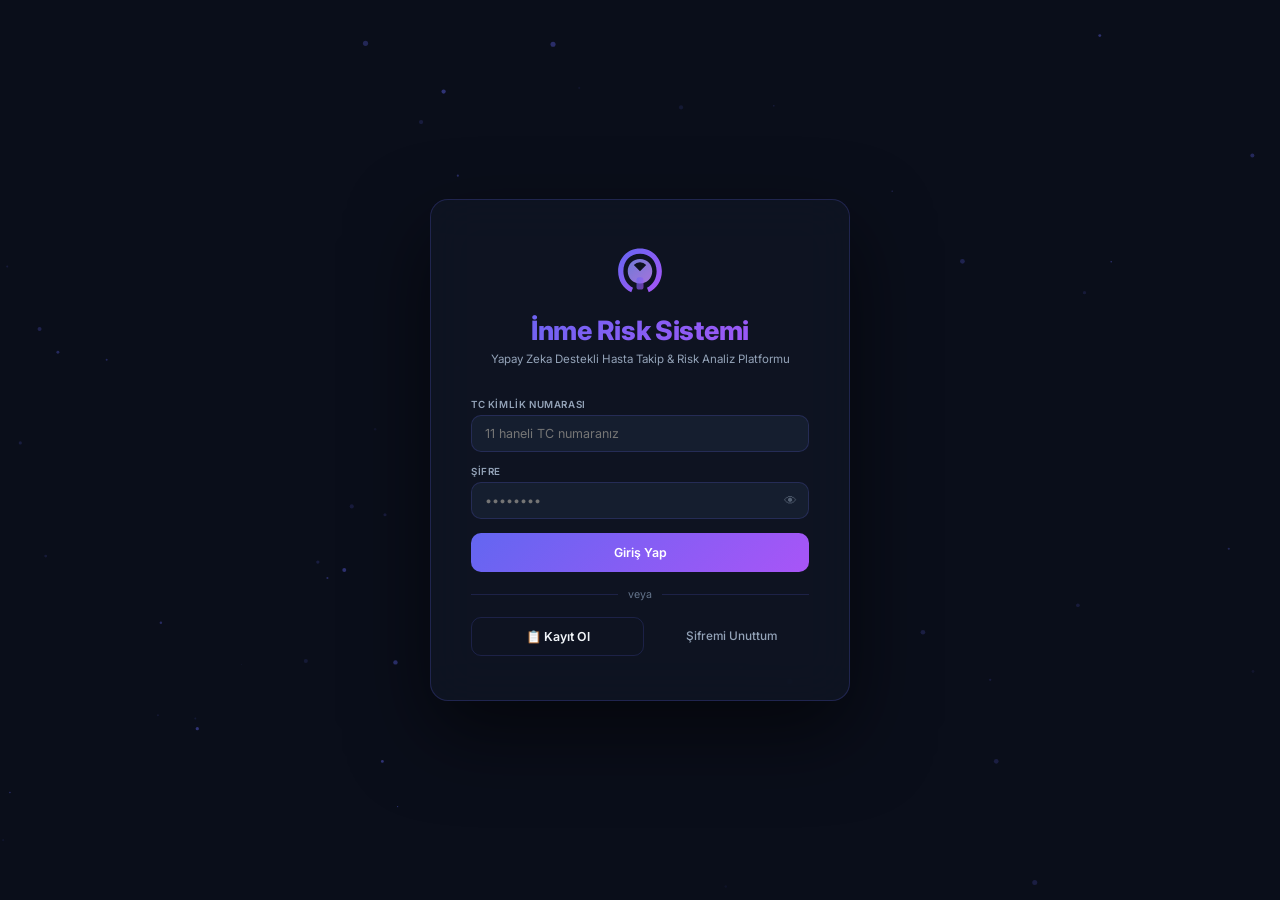
==== commit d607d632: "Proje entegrasyonu ve temizlik: API-DB-Frontend birleştirildi - api/app.py: Tamamen yeniden yazıldı;" ====
--- a/frontend/index.html
+++ b/frontend/index.html
@@ -680,24 +680,68 @@
 /* ════════════════════════════════════════════════════
    GİRİŞ / ÇIKIŞ
 ════════════════════════════════════════════════════ */
-function doLogin() {
+async function doLogin() {
   const tc = document.getElementById('ltc').value.trim();
   const pw = document.getElementById('lpass').value;
   if (!tc)       { toast('TC kimlik zorunludur.',  'err'); bad('ltc');   return; }
   if (!pw)        { toast('Şifre zorunludur.',      'err'); bad('lpass'); return; }
   if (!tcOk(tc)) { toast('Geçersiz TC (11 haneli, 0 ile başlamaz).', 'err'); bad('ltc'); return; }
 
+  /* ── API ile giriş dene ── */
+  if (apiOk) {
+    try {
+      const res  = await fetch(API + '/api/doktorlar/login', {
+        method: 'POST',
+        headers: {'Content-Type': 'application/json'},
+        body: JSON.stringify({tc_no: tc, password: pw}),
+        signal: AbortSignal.timeout(4000),
+      });
+      const json = await res.json();
+      if (json.durum === 'basarili') {
+        const d = json.doktor;
+        const localDoc = {
+          doktor_id:   d.doktor_id,
+          tc_no:       d.tc_no,
+          ad:          d.ad,
+          soyad:       d.soyad,
+          uzmanlik:    d.uzmanlik,
+          sifre:       pw,
+          guvenlik:    '',
+          kayit:       d.kayit_tarihi || d.kayit,
+          son_giris:   new Date().toISOString(),
+          giris_sayisi:(d.giris_sayisi || 0),
+          analiz:      0,
+          aktif:       true,
+        };
+        const docs = getD();
+        const idx = docs.findIndex(x => x.tc_no === tc);
+        if (idx >= 0) docs[idx] = {...docs[idx], ...localDoc};
+        else docs.push(localDoc);
+        setD(docs);
+        doctor = localDoc;
+        loadProfile(localDoc);
+        toast(`Hoş geldiniz, Dr. ${localDoc.ad} ${localDoc.soyad}!`, 'ok');
+        navTo('profile');
+        return;
+      }
+      /* API hata döndü (401/404) */
+      toast(json.hata || 'Giriş başarısız.', 'err');
+      if (res.status === 401) bad('lpass'); else bad('ltc');
+      return;
+    } catch { /* ağ hatası → localStorage'a düş */ }
+  }
+
+  /* ── Yerel mod (offline/API kapalı) ── */
   const docs = getD();
   const doc  = docs.find(d => d.tc_no === tc && d.aktif);
   if (!doc)          { toast('Bu TC ile aktif kayıt bulunamadı.', 'err'); bad('ltc');   return; }
   if (doc.sifre !== pw){ toast('Şifre hatalı.',                          'err'); bad('lpass'); return; }
-
   doc.son_giris    = new Date().toISOString();
   doc.giris_sayisi = (doc.giris_sayisi || 0) + 1;
   setD(docs);
   doctor = doc;
   loadProfile(doc);
-  toast(`Hoş geldiniz, Dr. ${doc.ad} ${doc.soyad}!`, 'ok');
+  toast(`Hoş geldiniz, Dr. ${doc.ad} ${doc.soyad}! (Yerel mod)`, 'ok');
   navTo('profile');
 }
 
@@ -712,7 +756,7 @@
 /* ════════════════════════════════════════════════════
    KAYIT
 ════════════════════════════════════════════════════ */
-function doRegister() {
+async function doRegister() {
   const tc  = document.getElementById('rTC').value.trim();
   const ad  = document.getElementById('rAd').value.trim();
   const soy = document.getElementById('rSoyad').value.trim();
@@ -729,22 +773,46 @@
   if (p1 !== p2)     { toast('Şifreler eşleşmiyor.',     'err'); bad('rP2');   return; }
   if (!guv)          { toast('Güvenlik cevabı zorunludur.', 'err'); bad('rGuv'); return; }
 
-  const docs = getD();
-  if (docs.find(d => d.tc_no === tc)) { toast('Bu TC ile kayıt zaten mevcut.', 'err'); bad('rTC'); return; }
-
-  const yeni = {
+  const localDoc = {
     doktor_id: nextId(), tc_no: tc,
     ad: ad[0].toUpperCase() + ad.slice(1).toLowerCase(),
     soyad: soy.toUpperCase(), uzmanlik: uzm, sifre: p1,
     guvenlik: guv.toLowerCase().trim(),
     kayit: new Date().toISOString().split('T')[0],
-    son_giris: null, giris_sayisi: 0, analiz: 0, aktif: true
+    son_giris: null, giris_sayisi: 0, analiz: 0, aktif: true,
   };
-  docs.push(yeni); setD(docs);
+
+  /* ── API ile kayıt dene ── */
+  if (apiOk) {
+    try {
+      const res  = await fetch(API + '/api/doktorlar', {
+        method: 'POST',
+        headers: {'Content-Type': 'application/json'},
+        body: JSON.stringify({
+          tc_no: tc, ad: localDoc.ad, soyad: localDoc.soyad,
+          uzmanlik: uzm, password: p1, guvenlik_cevabi: guv,
+        }),
+        signal: AbortSignal.timeout(4000),
+      });
+      const json = await res.json();
+      if (json.durum === 'basarili') {
+        localDoc.doktor_id = json.doktor_id || localDoc.doktor_id;
+      } else if (res.status === 409) {
+        toast('Bu TC ile kayıt zaten mevcut.', 'err'); bad('rTC'); return;
+      } else {
+        toast(json.hata || 'Kayıt başarısız.', 'err'); return;
+      }
+    } catch { /* ağ hatası → sadece localStorage'a kaydet */ }
+  }
+
+  /* ── LocalStorage'a kaydet ── */
+  const docs = getD();
+  if (docs.find(d => d.tc_no === tc)) { toast('Bu TC ile kayıt zaten mevcut.', 'err'); bad('rTC'); return; }
+  docs.push(localDoc); setD(docs);
   closeMod('mReg');
   ['rTC','rAd','rSoyad','rP1','rP2','rGuv'].forEach(i => document.getElementById(i).value='');
   document.getElementById('rUzm').value = '';
-  toast(`Hesabınız oluşturuldu (${yeni.doktor_id}). Giriş yapabilirsiniz.`, 'ok');
+  toast(`Hesabınız oluşturuldu (${localDoc.doktor_id}). Giriş yapabilirsiniz.`, 'ok');
 }
 
 /* ════════════════════════════════════════════════════
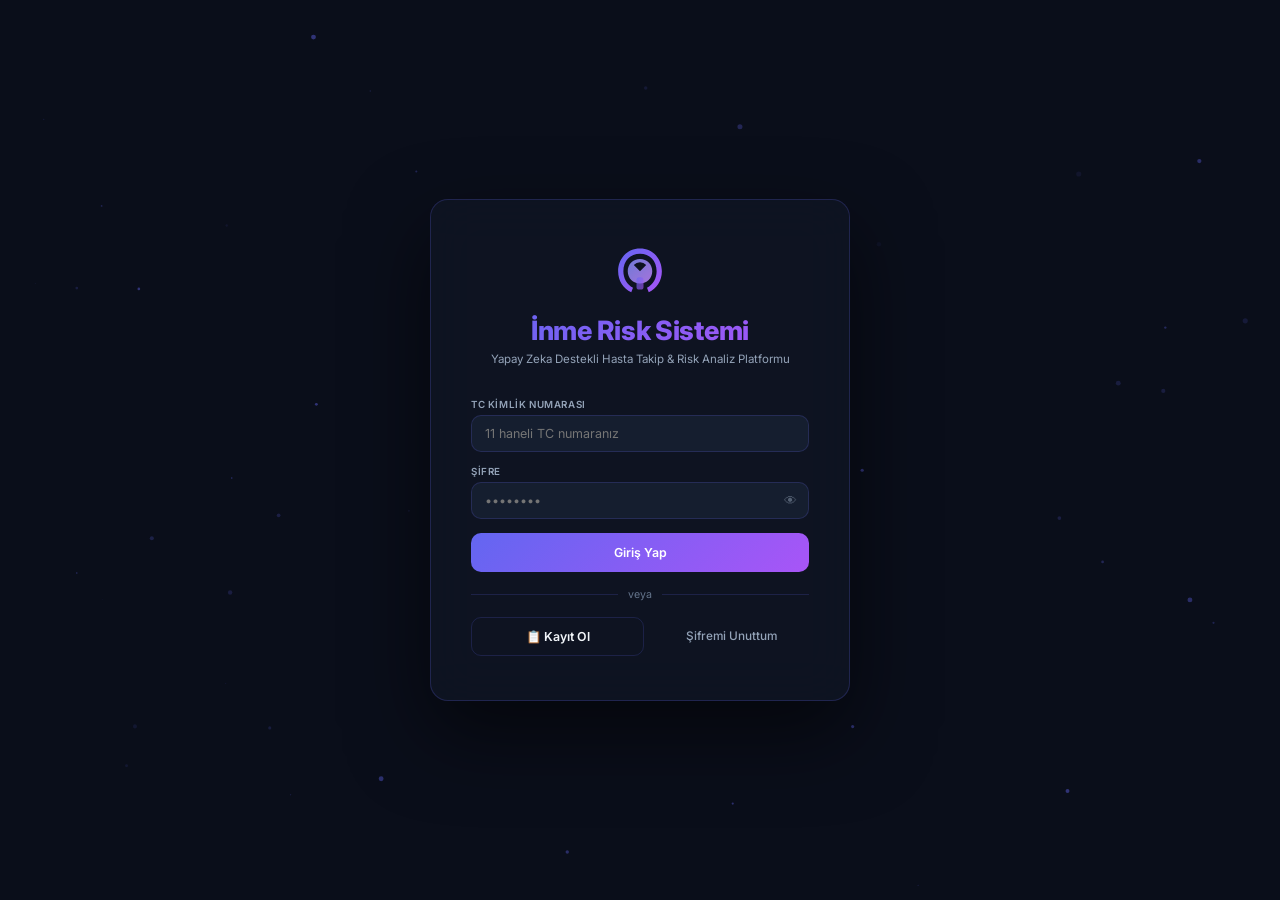
==== commit fd3198d5: "Risk motoru yeniden yazildi, sigara secenekleri guncellendi - model/predict.py: Framingham tabanli k" ====
--- a/frontend/index.html
+++ b/frontend/index.html
@@ -462,10 +462,10 @@
         <div class="fg">
           <label>Sigara Kullanım Durumu *</label>
           <select id="fSigara">
-            <option value="Eski İçici">Hiç İçmedi / Bıraktı (Eski İçici)</option>
+            <option value="Hiç İçmedi">Hiç İçmedi</option>
+            <option value="Eski İçici">Eski İçici (Bıraktı)</option>
             <option value="Halen İçiyor">Halen İçiyor</option>
           </select>
-          <span class="hint">Model iki kategori kullanır: "Eski İçici" ve "Halen İçiyor"</span>
         </div>
 
         <div style="display:flex;gap:10px;margin-top:14px">
@@ -928,8 +928,9 @@
   else if (yas >= 40)  s += 0.07;
   if (+d.hipertansiyon  === 1) s += 0.22;
   if (+d.kalp_hastaligi === 1) s += 0.20;
-  if (d.sigara_durumu === 'Halen İçiyor') s += 0.16;
-  else                                     s += 0.05; // Eski İçici
+  if      (d.sigara_durumu === 'Halen İçiyor') s += 0.16;
+  else if (d.sigara_durumu === 'Eski İçici')  s += 0.05;
+  // 'Hiç İçmedi' → 0 katkı
   const sek = +d.ortalama_seker;
   if      (sek > 220) s += 0.14;
   else if (sek > 160) s += 0.09;
@@ -965,7 +966,8 @@
   if (+d.kalp_hastaligi === 1) r.push('Kalp Hastalığı: Kardiyoloji uzman takibi gereklidir.');
   if (+d.ortalama_seker > 180) r.push('Yüksek kan şekeri: Endokrinoloji (Diyabet) uzmanına başvurunuz.');
   if (+d.vucut_kitle_indeksi > 30) r.push('Obezite: Beslenme uzmanı ve İç Hastalıkları konsültasyonu önerilir.');
-  if (d.sigara_durumu === 'Halen İçiyor') r.push('Sigarayı bırakma programına yönlendirilmesi önerilir.');
+  if      (d.sigara_durumu === 'Halen İçiyor') r.push('Sigarayı bırakma programına yönlendirilmesi önerilir.');
+  else if (d.sigara_durumu === 'Eski İçici')  r.push('Sigarayı bırakmış — pasif dumana maruziyetten kaçınılmalı.');
   return r;
 }
 
@@ -1003,6 +1005,10 @@
   }
   if (d.sigara_durumu === 'Halen İçiyor') {
     yasam.push('Sigarayı bırakmak inme riskini yarıya indirir — ALO 171 hattı veya sigara bırakma polikliniğine başvurun');
+  } else if (d.sigara_durumu === 'Eski İçici') {
+    yasam.push('Sigarayı bırakmış olmanız riskinizi azaltıyor — pasif sigara dumanından da uzak durun');
+  } else {
+    yasam.push('Sigara kullanmamanız kardiyovasküler sağlığınızı korumaktadır — bu alışkanlığı sürdürün');
   }
   yasam.push('Haftada 150 dakika orta şiddetli aerobik egzersiz yapın (yürüyüş, yüzme, bisiklet)');
   yasam.push('Akdeniz diyeti benimseyin: bol sebze-meyve, tam tahıl, zeytinyağı, balık');
@@ -1022,7 +1028,8 @@
   else if (yas >= 40) f.push({l:'Yaş (40–49)',          v:3, c:'#f59e0b'});
   if (+d.hipertansiyon  === 1) f.push({l:'Hipertansiyon',    v:8, c:'#ef4444'});
   if (+d.kalp_hastaligi === 1) f.push({l:'Kalp Hastalığı',   v:8, c:'#ef4444'});
-  if (d.sigara_durumu === 'Halen İçiyor') f.push({l:'Aktif Sigara', v:6, c:'#f59e0b'});
+  if      (d.sigara_durumu === 'Halen İçiyor') f.push({l:'Aktif Sigara',  v:6, c:'#f59e0b'});
+  else if (d.sigara_durumu === 'Eski İçici')  f.push({l:'Eski İçici',    v:2, c:'#94a3b8'});
   const sek = +d.ortalama_seker;
   if      (sek > 220) f.push({l:'Kan Şekeri (Çok Yük.)', v:7, c:'#ef4444'});
   else if (sek > 160) f.push({l:'Kan Şekeri (Yüksek)',   v:5, c:'#f59e0b'});
@@ -1099,7 +1106,7 @@
 
   btn.disabled = false;
   const info = rInfo(skor);
-  const pct  = Math.round(skor * 100);
+  const pct  = skor * 100;
   const facs = buildFactors(payload);
 
   document.getElementById('resultPanel').innerHTML = `
@@ -1114,7 +1121,7 @@
         <span class="gl" style="color:${info.c}">${info.lv}</span>
       </div>
       <div class="rb"><div class="rf" id="gBarEl" style="background:${info.c}"></div></div>
-      <div class="rl-txt" style="color:${info.c}">${info.em} ${info.lv} Risk &nbsp;·&nbsp; %${pct}</div>
+      <div class="rl-txt" style="color:${info.c}">${info.em} ${info.lv} Risk &nbsp;·&nbsp; %${pct < 1 ? pct.toFixed(1) : Math.round(pct)}</div>
     </div>
 
     ${facs.length ? `
@@ -1174,14 +1181,21 @@
   if (doctor) {
     const docs = getD();
     const i = docs.findIndex(d => d.tc_no === doctor.tc_no);
-    if (i > -1) { docs[i].analiz = (docs[i].analiz||0)+1; setD(docs); doctor.analiz = docs[i].analiz; }
+    if (i > -1) {
+      docs[i].analiz = (docs[i].analiz||0)+1;
+      setD(docs);
+      doctor.analiz = docs[i].analiz;
+      set('sAnaliz', doctor.analiz);
+    }
   }
 }
 
 function animScore(id, target) {
   const el = document.getElementById(id); if (!el) return;
-  let c = 0; const s = target/55;
-  const t = setInterval(()=>{ c=Math.min(c+s,target); el.textContent=Math.round(c)+'%'; if(c>=target)clearInterval(t); }, 20);
+  if (target === 0) { el.textContent = '0%'; return; }
+  const fmt = v => target < 1 ? v.toFixed(1)+'%' : Math.round(v)+'%';
+  let c = 0; const s = Math.max(target/55, 0.01);
+  const t = setInterval(()=>{ c=Math.min(c+s,target); el.textContent=fmt(c); if(c>=target)clearInterval(t); }, 20);
 }
 
 function saveRes()   { toast('Risk sonucu kaydedildi.', 'ok'); }
@@ -1195,7 +1209,7 @@
   q('input[name="rIk"][value="Kentsel"]');
   document.getElementById('fEvli').value   = 'Evet';
   document.getElementById('fCalisma').value = 'Çalışan';
-  document.getElementById('fSigara').value  = 'Eski İçici';
+  document.getElementById('fSigara').value  = 'Hiç İçmedi';
   document.getElementById('resultPanel').innerHTML =
     '<div class="rph"><div class="rpi">🧠</div><p>Formu doldurun ve<br><strong style="color:var(--t1)">"Risk Hesapla"</strong> butonuna<br>tıklayın.</p></div>';
 }
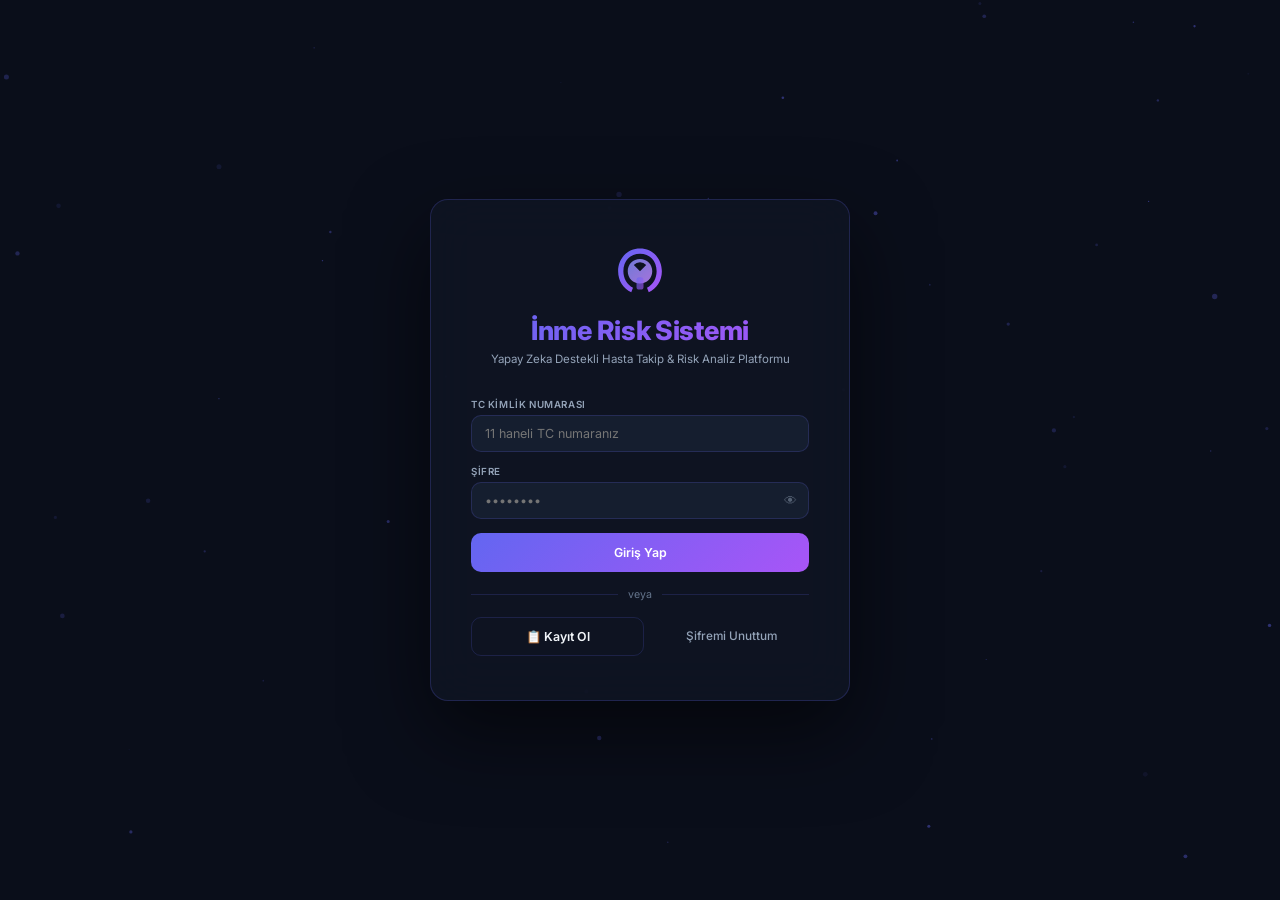
==== commit 3c5551c3: "Ozellik guncellemeleri: risk gecmisi, sifre yonetimi, ML iyilestirme - Kaydedilmis Riskler sayfasi e" ====
--- a/frontend/index.html
+++ b/frontend/index.html
@@ -164,6 +164,26 @@
 .cta p{color:var(--t2);font-size:.82rem;margin-bottom:20px;line-height:1.6}
 .ctab{display:flex;gap:12px;justify-content:center;flex-wrap:wrap}
 
+/* Geçmiş analizler banner kartı */
+.hist-banner{
+  display:flex;align-items:center;justify-content:space-between;
+  background:linear-gradient(135deg,rgba(99,102,241,.13),rgba(168,85,247,.09));
+  border:1.5px solid rgba(99,102,241,.32);
+  border-radius:var(--r);padding:18px 24px;margin-bottom:18px;
+  cursor:pointer;transition:border-color .2s,transform .18s,box-shadow .2s;gap:14px;
+}
+.hist-banner:hover{border-color:rgba(99,102,241,.7);transform:translateY(-2px);box-shadow:0 8px 24px rgba(99,102,241,.18)}
+.hist-banner-left{display:flex;align-items:center;gap:14px}
+.hist-banner-icon{font-size:1.8rem;flex-shrink:0}
+.hist-banner-title{font-size:.95rem;font-weight:700;color:var(--t1);margin-bottom:3px}
+.hist-banner-sub{font-size:.74rem;color:var(--t2);line-height:1.4}
+.hist-banner-right{display:flex;align-items:baseline;gap:5px;flex-shrink:0;text-align:right}
+.hist-banner-count{font-size:1.8rem;font-weight:900;background:var(--grad);-webkit-background-clip:text;-webkit-text-fill-color:transparent;background-clip:text;line-height:1}
+.hist-banner-label{font-size:.72rem;color:var(--t3);text-transform:uppercase;letter-spacing:.5px;align-self:center}
+.hist-banner-arrow{font-size:1.2rem;color:var(--accent);margin-left:6px;transition:transform .2s}
+.hist-banner:hover .hist-banner-arrow{transform:translateX(5px)}
+@media(max-width:600px){.hist-banner{flex-direction:column;align-items:flex-start}.hist-banner-right{align-self:flex-end}}
+
 /* ═══════════════════════════════════════════
    PAGE 3 — RİSK ANALİZİ
 ═══════════════════════════════════════════ */
@@ -229,6 +249,58 @@
 .sec-head{display:flex;align-items:center;gap:10px;margin:18px 0 14px;font-size:.72rem;color:var(--accent);font-weight:700;text-transform:uppercase;letter-spacing:.7px}
 .sec-head::after{content:'';flex:1;height:1px;background:rgba(99,102,241,.2)}
 
+/* ═══════════════════════════════════════════
+   PAGE 4 — KAYDEDİLMİŞ RİSKLER
+═══════════════════════════════════════════ */
+#pg-history{background:var(--bg)}
+.hw{max-width:1100px;margin:0 auto;padding:28px 22px}
+.hpage-head{display:flex;align-items:flex-start;justify-content:space-between;margin-bottom:22px;gap:12px;flex-wrap:wrap}
+.hpage-head h2{font-size:1.25rem;font-weight:700;display:flex;align-items:center;gap:8px}
+.hpage-sub{font-size:.76rem;color:var(--t2);margin-top:3px}
+
+/* Filtre bar */
+.hfbar{display:flex;gap:10px;margin-bottom:18px;flex-wrap:wrap;align-items:center}
+.hfbar input{flex:1;min-width:180px;padding:9px 13px;background:rgba(30,41,59,.55);border:1.5px solid rgba(99,102,241,.2);border-radius:var(--r);color:var(--t1);font-size:.84rem;font-family:inherit;outline:none}
+.hfbar input:focus{border-color:var(--accent)}
+.hfbar select{padding:9px 13px;background:rgba(30,41,59,.55);border:1.5px solid rgba(99,102,241,.2);border-radius:var(--r);color:var(--t1);font-size:.84rem;font-family:inherit;outline:none;-webkit-appearance:none;appearance:none;cursor:pointer}
+.hfbar select option{background:#1a2235}
+.hfbar select:focus{border-color:var(--accent)}
+
+/* Kayıt sayacı */
+.hcount{font-size:.75rem;color:var(--t3);white-space:nowrap;align-self:center}
+
+/* Risk kartları */
+.hlist{display:flex;flex-direction:column;gap:10px}
+.hcard{background:var(--card);border:1px solid var(--border);border-radius:var(--r);padding:16px 20px;display:grid;grid-template-columns:auto 1fr auto;align-items:center;gap:16px;transition:border-color .2s,transform .2s;cursor:default}
+.hcard:hover{border-color:rgba(99,102,241,.38);transform:translateX(3px)}
+.hcard-left{display:flex;flex-direction:column;align-items:center;gap:4px;min-width:72px}
+.hbadge{padding:5px 11px;border-radius:20px;font-size:.72rem;font-weight:700;text-align:center;white-space:nowrap}
+.hbadge.dusuk{background:rgba(34,197,94,.12);color:#4ade80;border:1px solid rgba(34,197,94,.25)}
+.hbadge.orta{background:rgba(245,158,11,.12);color:#fbbf24;border:1px solid rgba(245,158,11,.25)}
+.hbadge.yuksek{background:rgba(239,68,68,.12);color:#f87171;border:1px solid rgba(239,68,68,.25)}
+.hpct{font-size:1.45rem;font-weight:900;line-height:1}
+.hpct.dusuk{color:#4ade80}.hpct.orta{color:#fbbf24}.hpct.yuksek{color:#f87171}
+.hcard-mid{min-width:0}
+.hcard-date{font-size:.74rem;color:var(--t3);margin-bottom:5px}
+.hcard-params{display:flex;flex-wrap:wrap;gap:6px}
+.htag{display:inline-flex;align-items:center;gap:4px;padding:3px 9px;background:rgba(99,102,241,.09);border:1px solid rgba(99,102,241,.15);border-radius:20px;font-size:.7rem;color:var(--t2)}
+.htag.warn{background:rgba(239,68,68,.08);border-color:rgba(239,68,68,.18);color:#f87171}
+.hcard-right{}
+
+/* Boş durum */
+.hempty{text-align:center;padding:60px 20px;color:var(--t3)}
+.hempty-icon{font-size:3rem;margin-bottom:14px;opacity:.4}
+.hempty p{font-size:.84rem;color:var(--t2);line-height:1.8}
+
+/* Detay modal içeriği */
+.drow{display:flex;justify-content:space-between;align-items:center;padding:8px 0;border-bottom:1px solid rgba(99,102,241,.09);font-size:.83rem}
+.drow:last-child{border-bottom:none}
+.drow .dk{color:var(--t3);font-size:.75rem}
+.drow .dv{font-weight:600;color:var(--t1)}
+
+/* Yüklenme */
+.hloading{text-align:center;padding:50px;color:var(--t2);font-size:.84rem}
+
 /* ── responsive ── */
 @media(max-width:860px){
   .rl{grid-template-columns:1fr}
@@ -305,6 +377,7 @@
       <span class="tdoc" id="navDoc"></span>
       <span class="api-dot api-off" id="apiBadge">● Yerel</span>
       <button class="btn bs bxs" onclick="navRisk()">Risk Analizi →</button>
+      <button class="btn bs bxs" onclick="navHistory()">📋 Geçmiş</button>
       <button class="btn bs bxs" onclick="doLogout()">Çıkış</button>
     </div>
   </nav>
@@ -328,6 +401,22 @@
       <div class="sc"><span class="n" id="sKayit">—</span><span class="l">Kayıt Tarihi</span></div>
     </div>
 
+    <!-- GEÇMİŞ ANALİZLER KARTI -->
+    <div class="hist-banner" onclick="navHistory()">
+      <div class="hist-banner-left">
+        <div class="hist-banner-icon">📋</div>
+        <div>
+          <div class="hist-banner-title">Kaydedilmiş Risk Analizleri</div>
+          <div class="hist-banner-sub">Geçmişte yapılan tüm analizleri görüntüle, filtrele ve incele</div>
+        </div>
+      </div>
+      <div class="hist-banner-right">
+        <span class="hist-banner-count" id="hBannerCount">—</span>
+        <span class="hist-banner-label">kayıt</span>
+        <span class="hist-banner-arrow">→</span>
+      </div>
+    </div>
+
     <!-- INFO CARDS -->
     <div class="ig">
       <div class="ic"><div class="ii">🪪</div><div class="il">Doktor ID</div><div class="iv" id="iId">—</div></div>
@@ -344,6 +433,7 @@
       <p>Hasta demografik ve klinik verilerini girerek yapay zeka modeli ile inme risk tahmini gerçekleştirin.</p>
       <div class="ctab">
         <button class="btn bp" onclick="navRisk()">🧠 Risk Analizi Yap</button>
+        <button class="btn bs" onclick="navHistory()">📋 Kaydedilmiş Riskler</button>
         <button class="btn bs" onclick="openMod('mPass')">🔑 Şifre Değiştir</button>
         <button class="btn bs" onclick="doLogout()">🚪 Çıkış Yap</button>
       </div>
@@ -359,6 +449,7 @@
     <div class="tbrand"><span>🧠</span><span>Risk Analizi</span></div>
     <div class="tacts">
       <span class="tdoc" id="navDoc2"></span>
+      <button class="btn bs bxs" onclick="navHistory()">📋 Geçmiş</button>
       <button class="btn bs bxs" onclick="navProfile()">← Profilim</button>
       <button class="btn bs bxs" onclick="doLogout()">Çıkış</button>
     </div>
@@ -488,6 +579,55 @@
 </div>
 
 <!-- ═══════════════════════════════════════════════════════════
+     SAYFA 4 — KAYDEDİLMİŞ RİSKLER
+═══════════════════════════════════════════════════════════ -->
+<div id="pg-history" class="pg">
+  <nav class="tbar">
+    <div class="tbrand"><span>📋</span><span>Kaydedilmiş Riskler</span></div>
+    <div class="tacts">
+      <span class="tdoc" id="navDoc3"></span>
+      <button class="btn bs bxs" onclick="navRisk()">Risk Analizi →</button>
+      <button class="btn bs bxs" onclick="navProfile()">← Profilim</button>
+      <button class="btn bs bxs" onclick="doLogout()">Çıkış</button>
+    </div>
+  </nav>
+
+  <div class="hw">
+    <div class="hpage-head">
+      <div>
+        <h2>📋 Kaydedilmiş Risk Analizleri</h2>
+        <div class="hpage-sub">Daha önce gerçekleştirilen tüm risk analizlerinin geçmişi</div>
+      </div>
+      <button class="btn bp bxs" onclick="loadHistory()">↻ Yenile</button>
+    </div>
+
+    <!-- İstatistik özeti -->
+    <div class="sg" id="hStatRow" style="margin-bottom:18px">
+      <div class="sc"><span class="n" id="hsToplam">—</span><span class="l">Toplam Analiz</span></div>
+      <div class="sc"><span class="n" id="hsYuksek" style="-webkit-text-fill-color:#f87171;color:#f87171">—</span><span class="l">Yüksek Risk</span></div>
+      <div class="sc"><span class="n" id="hsSon">—</span><span class="l">Son Analiz</span></div>
+    </div>
+
+    <!-- Filtre bar -->
+    <div class="hfbar">
+      <input type="text" id="hSearch" placeholder="🔍 Tarih, risk seviyesi veya parametre ara..." oninput="filterHistory()">
+      <select id="hFilter" onchange="filterHistory()">
+        <option value="">Tüm Seviyeler</option>
+        <option value="Yüksek">🔴 Yüksek</option>
+        <option value="Orta">🟡 Orta</option>
+        <option value="Düşük">🟢 Düşük</option>
+      </select>
+      <span class="hcount" id="hCountLbl"></span>
+    </div>
+
+    <!-- Liste -->
+    <div id="hList" class="hlist">
+      <div class="hloading">Yükleniyor...</div>
+    </div>
+  </div>
+</div>
+
+<!-- ═══════════════════════════════════════════════════════════
      MODALLER — tüm sayfaların SONUNDA, z-index:8000 ile her
      zaman üstte kalırlar (sayfalar z-index:1).
 ═══════════════════════════════════════════════════════════ -->
@@ -557,6 +697,20 @@
           <button class="btn bp bsm" style="flex:1" onclick="forgotS2()">Şifremi Sıfırla</button>
         </div>
       </div>
+    </div>
+  </div>
+</div>
+
+<!-- RİSK DETAY MODAL -->
+<div id="mDetail" class="ov" onclick="if(event.target===this)closeMod('mDetail')">
+  <div class="mc mlg">
+    <div class="mh">
+      <h3 id="mDetailTitle">📊 Risk Analizi Detayı</h3>
+      <button class="mx" onclick="closeMod('mDetail')">&times;</button>
+    </div>
+    <div class="mb" id="mDetailBody"></div>
+    <div class="mf">
+      <button class="btn bs bsm" onclick="closeMod('mDetail')">Kapat</button>
     </div>
   </div>
 </div>
@@ -661,13 +815,19 @@
 function navProfile() { navTo('profile'); }
 function navRisk()    { navTo('risk'); }
 function navLogin()   { navTo('login'); }
+function navHistory() {
+  if (!doctor) { toast('Önce giriş yapın.', 'err'); return; }
+  set('navDoc3', `Dr. ${doctor.ad} ${doctor.soyad[0]}.`);
+  navTo('history');
+  loadHistory();
+}
 
 /* ════════════════════════════════════════════════════
    API KONTROL
 ════════════════════════════════════════════════════ */
 async function checkAPI() {
   try {
-    const r = await fetch(API + '/api/doktorlar', {signal: AbortSignal.timeout(2200)});
+    const r = await fetch(API + '/api/doktorlar', {signal: AbortSignal.timeout(5000)});
     apiOk = r.ok;
   } catch { apiOk = false; }
   ['apiBadge','apiBadge2'].forEach(id => {
@@ -675,6 +835,7 @@
     el.className = 'api-dot ' + (apiOk ? 'api-on' : 'api-off');
     el.textContent = apiOk ? '● API Bağlı' : '● Yerel Mod';
   });
+  if (!apiOk) setTimeout(checkAPI, 3000);
 }
 
 /* ════════════════════════════════════════════════════
@@ -827,17 +988,36 @@
   document.getElementById('sd2').className = 'sd';
   openMod('mForgot');
 }
-function forgotS1() {
+async function forgotS1() {
   const tc = document.getElementById('fTC').value.trim();
   if (!tcOk(tc)) { toast('Geçersiz TC.', 'err'); bad('fTC'); return; }
+
+  function _showStep2(soru) {
+    ftc = tc;
+    document.getElementById('fSoru').innerHTML = `<strong>Güvenlik Sorusu:</strong> ${soru}`;
+    document.getElementById('fs1').classList.add('hidden');
+    document.getElementById('fs2').classList.remove('hidden');
+    document.getElementById('sd1').className = 'sd dn';
+    document.getElementById('sd2').className = 'sd on';
+  }
+
+  if (apiOk) {
+    try {
+      const res  = await fetch(API + '/api/doktorlar/guvenlik-sorusu', {
+        method: 'POST',
+        headers: {'Content-Type': 'application/json'},
+        body: JSON.stringify({tc_no: tc}),
+        signal: AbortSignal.timeout(4000),
+      });
+      const json = await res.json();
+      if (json.durum === 'basarili') { _showStep2(json.soru || GQ); return; }
+      toast(json.hata || 'Bu TC ile aktif doktor bulunamadı.', 'err'); bad('fTC'); return;
+    } catch { /* ağ hatası → localStorage'a düş */ }
+  }
+
   const doc = getD().find(d => d.tc_no === tc && d.aktif);
   if (!doc) { toast('Bu TC ile aktif doktor bulunamadı.', 'err'); bad('fTC'); return; }
-  ftc = tc;
-  document.getElementById('fSoru').innerHTML = `<strong>Güvenlik Sorusu:</strong> ${GQ}`;
-  document.getElementById('fs1').classList.add('hidden');
-  document.getElementById('fs2').classList.remove('hidden');
-  document.getElementById('sd1').className = 'sd dn';
-  document.getElementById('sd2').className = 'sd on';
+  _showStep2(GQ);
 }
 function forgotBack() {
   ftc = '';
@@ -846,13 +1026,36 @@
   document.getElementById('sd1').className = 'sd on';
   document.getElementById('sd2').className = 'sd';
 }
-function forgotS2() {
+async function forgotS2() {
   const cev = document.getElementById('fCev').value.trim();
   const p1  = document.getElementById('fP1').value;
   const p2  = document.getElementById('fP2').value;
   if (!cev)          { toast('Cevap zorunludur.',         'err'); bad('fCev'); return; }
   if (p1.length < 6) { toast('Şifre en az 6 karakter.',  'err'); bad('fP1');  return; }
   if (p1 !== p2)     { toast('Şifreler eşleşmiyor.',     'err'); bad('fP2');  return; }
+
+  if (apiOk) {
+    try {
+      const res  = await fetch(API + '/api/doktorlar/sifre-sifirla', {
+        method: 'POST',
+        headers: {'Content-Type': 'application/json'},
+        body: JSON.stringify({tc_no: ftc, guvenlik_cevabi: cev, yeni_sifre: p1, yeni_sifre_tekrar: p2}),
+        signal: AbortSignal.timeout(4000),
+      });
+      const json = await res.json();
+      if (json.durum === 'basarili') {
+        /* localStorage'daki şifreyi de güncelle (yerel modda da çalışsın) */
+        const docs = getD();
+        const idx  = docs.findIndex(d => d.tc_no === ftc);
+        if (idx > -1) { docs[idx].sifre = p1; setD(docs); }
+        closeMod('mForgot'); ftc = '';
+        toast('Şifreniz sıfırlandı! Giriş yapabilirsiniz.', 'ok');
+        return;
+      }
+      toast(json.hata || 'Güvenlik sorusu cevabı yanlış.', 'err'); bad('fCev'); return;
+    } catch { /* ağ hatası → localStorage'a düş */ }
+  }
+
   const docs = getD();
   const idx = docs.findIndex(d => d.tc_no === ftc && d.aktif);
   if (idx < 0) { toast('Doktor bulunamadı.', 'err'); return; }
@@ -867,18 +1070,62 @@
 /* ════════════════════════════════════════════════════
    ŞİFRE DEĞİŞTİR
 ════════════════════════════════════════════════════ */
-function changePass() {
+function _localSifreGuncelle(yeniSifre) {
+  // localStorage ve bellekteki doctor nesnesini senkronize tutar
+  if (doctor) doctor.sifre = yeniSifre;
+  const docs = getD();
+  const i = docs.findIndex(d => d.tc_no === doctor.tc_no);
+  if (i > -1) { docs[i].sifre = yeniSifre; setD(docs); }
+}
+
+async function changePass() {
   if (!doctor) return;
   const old = document.getElementById('cpOld').value;
   const n1  = document.getElementById('cpNew').value;
   const n2  = document.getElementById('cpNew2').value;
-  if (!old||!n1||!n2)    { toast('Tüm alanları doldurun.', 'err'); return; }
-  if (old !== doctor.sifre){ toast('Mevcut şifre hatalı.', 'err'); bad('cpOld'); return; }
-  if (n1.length < 6)      { toast('Yeni şifre en az 6 karakter.', 'err'); bad('cpNew'); return; }
-  if (n1 !== n2)           { toast('Yeni şifreler eşleşmiyor.', 'err'); bad('cpNew2'); return; }
+  if (!old||!n1||!n2) { toast('Tüm alanları doldurun.', 'err'); return; }
+  if (n1.length < 6)  { toast('Yeni şifre en az 6 karakter.', 'err'); bad('cpNew'); return; }
+  if (n1 !== n2)       { toast('Yeni şifreler eşleşmiyor.', 'err'); bad('cpNew2'); return; }
+
+  // API üzerinden şifre güncelle
+  if (apiOk) {
+    try {
+      const res = await fetch(API + '/api/doktorlar/sifre-degistir', {
+        method: 'POST',
+        headers: {'Content-Type': 'application/json'},
+        body: JSON.stringify({
+          tc_no: doctor.tc_no,
+          eski_sifre: old,
+          yeni_sifre: n1,
+          yeni_sifre_tekrar: n2,
+        }),
+        signal: AbortSignal.timeout(5000),
+      });
+      const json = await res.json();
+      if (json.durum === 'basarili') {
+        // MongoDB güncellendi; localStorage ve bellek de senkronize et
+        _localSifreGuncelle(n1);
+        ['cpOld','cpNew','cpNew2'].forEach(x => document.getElementById(x).value='');
+        closeMod('mPass');
+        toast('Şifreniz güncellendi!', 'ok');
+        return;
+      }
+      toast(json.hata || 'Şifre güncellenemedi.', 'err');
+      if (json.hata && json.hata.includes('Mevcut')) bad('cpOld');
+      return;
+    } catch (e) {
+      // Endpoint bulunamadı (404 HTML) veya ağ hatası → localStorage fallback
+      console.warn('Şifre değiştirme API hatası:', e);
+    }
+  }
+
+  // localStorage fallback (çevrimdışı mod)
   const docs = getD();
   const i = docs.findIndex(d => d.tc_no === doctor.tc_no);
-  if (i > -1) { docs[i].sifre = n1; setD(docs); }
+  if (i < 0) { toast('Doktor kaydı bulunamadı.', 'err'); return; }
+  if (docs[i].sifre !== old) { toast('Mevcut şifre hatalı.', 'err'); bad('cpOld'); return; }
+  docs[i].sifre = n1;
+  setD(docs);
   doctor.sifre = n1;
   ['cpOld','cpNew','cpNew2'].forEach(x => document.getElementById(x).value='');
   closeMod('mPass');
@@ -907,6 +1154,15 @@
   const dn = `Dr. ${doc.ad} ${doc.soyad[0]}.`;
   set('navDoc',  dn);
   set('navDoc2', dn);
+  _updateBannerCount(doc.doktor_id);
+}
+
+function _updateBannerCount(doktorId) {
+  const key = 'IRS_ANA_' + doktorId;
+  let count = 0;
+  try { count = JSON.parse(localStorage.getItem(key) || '[]').length; } catch {}
+  const el = document.getElementById('hBannerCount');
+  if (el) el.textContent = count;
 }
 function set(id, v) { const el = document.getElementById(id); if(el) el.textContent = v; }
 function animN(id, target) {
@@ -1065,7 +1321,8 @@
     hipertansiyon: hiper, kalp_hastaligi: kalp,
     evli_mi: evli, calisma_tipi: cal, ikamet_tipi: ikamet,
     ortalama_seker: seker, vucut_kitle_indeksi: bmi,
-    sigara_durumu: sig
+    sigara_durumu: sig,
+    doktor_id: doctor ? doctor.doktor_id : '—',
   };
 
   /* Loading */
@@ -1188,6 +1445,27 @@
       set('sAnaliz', doctor.analiz);
     }
   }
+
+  /* Analizi localStorage geçmişine kaydet */
+  _analiziKaydet(payload, skor, src);
+}
+
+function _analiziKaydet(payload, skor, src) {
+  if (!doctor) return;
+  const key = 'IRS_ANA_' + doctor.doktor_id;
+  let arr = [];
+  try { arr = JSON.parse(localStorage.getItem(key) || '[]'); } catch {}
+  arr.unshift({
+    id:      'ana-' + Date.now(),
+    tarih:   new Date().toISOString(),
+    seviye:  skor >= 0.30 ? 'Yüksek' : skor >= 0.10 ? 'Orta' : 'Düşük',
+    yuzde:   Math.round(skor * 1000) / 10,
+    src,
+    girdi:   payload,
+  });
+  if (arr.length > 200) arr = arr.slice(0, 200);
+  localStorage.setItem(key, JSON.stringify(arr));
+  _updateBannerCount(doctor.doktor_id);
 }
 
 function animScore(id, target) {
@@ -1199,6 +1477,149 @@
 }
 
 function saveRes()   { toast('Risk sonucu kaydedildi.', 'ok'); }
+
+/* ════════════════════════════════════════════════════
+   KAYDEDİLMİŞ RİSKLER
+════════════════════════════════════════════════════ */
+let _hAll = [];        // tüm kayıtlar (filtre öncesi)
+let _hFiltered = [];  // aktif görünüm (filtre sonrası)
+
+async function loadHistory() {
+  if (!doctor) return;
+  document.getElementById('hList').innerHTML = '<div class="hloading">⏳ Kayıtlar yükleniyor...</div>';
+
+  let records = [];
+  if (apiOk) {
+    try {
+      const res = await fetch(`${API}/api/doktorlar/${doctor.doktor_id}/risk-gecmisi?limit=200`, {
+        signal: AbortSignal.timeout(6000),
+      });
+      const json = await res.json();
+      if (json.durum === 'basarili') records = json.kayitlar || [];
+    } catch {}
+  }
+
+  // API boş döndüyse veya erişilemediyse localStorage'dan al
+  if (records.length === 0) {
+    const key = 'IRS_ANA_' + doctor.doktor_id;
+    try { records = JSON.parse(localStorage.getItem(key) || '[]'); } catch {}
+  }
+
+  _hAll = records;
+  _updateHStats(records);
+  renderHistory(records);
+}
+
+function filterHistory() {
+  const q   = (document.getElementById('hSearch').value || '').toLowerCase();
+  const sev = document.getElementById('hFilter').value;
+  let filtered = _hAll;
+  if (sev) filtered = filtered.filter(r => (r.risk_seviyesi || r.seviye) === sev);
+  if (q)   filtered = filtered.filter(r => JSON.stringify(r).toLowerCase().includes(q));
+  renderHistory(filtered);
+}
+
+
+
+function renderHistory(records) {
+  _hFiltered = records;
+  const el = document.getElementById('hList');
+  document.getElementById('hCountLbl').textContent = records.length + ' kayıt';
+
+  if (!records.length) {
+    el.innerHTML = `<div class="hempty"><div class="hempty-icon">📭</div><p>Henüz kaydedilmiş risk analizi bulunmuyor.<br>Risk Analizi sayfasından yeni bir analiz gerçekleştirin.</p></div>`;
+    return;
+  }
+
+  el.innerHTML = records.map((r, idx) => {
+    const sev  = r.risk_seviyesi || r.seviye || '—';
+    const pct  = r.risk_yuzdesi  !== undefined ? r.risk_yuzdesi : (r.yuzde !== undefined ? r.yuzde : '—');
+    const cls  = sev === 'Yüksek' ? 'yuksek' : sev === 'Orta' ? 'orta' : 'dusuk';
+    const tarih = _fmtHistDate(r.tahmin_tarihi || r.tarih);
+    const g    = r.model_girdileri || r.girdi || {};
+    const tags = _buildTags(g, sev);
+    return `
+    <div class="hcard">
+      <div class="hcard-left">
+        <div class="hpct ${cls}">${typeof pct === 'number' ? pct.toFixed(1) : pct}%</div>
+        <div class="hbadge ${cls}">${sev}</div>
+      </div>
+      <div class="hcard-mid">
+        <div class="hcard-date">📅 ${tarih}</div>
+        <div class="hcard-params">${tags}</div>
+      </div>
+      <div class="hcard-right">
+        <button class="btn bs bxs" onclick="showDetail(${idx})">Detay</button>
+      </div>
+    </div>`;
+  }).join('');
+}
+
+function _buildTags(g, sev) {
+  const tags = [];
+  if (g.yas)               tags.push(`<span class="htag">👤 ${g.yas} yaş</span>`);
+  if (g.cinsiyet)          tags.push(`<span class="htag">${g.cinsiyet === 'Erkek' ? '♂' : '♀'} ${g.cinsiyet}</span>`);
+  if (+g.hipertansiyon)    tags.push(`<span class="htag warn">⚡ HT</span>`);
+  if (+g.kalp_hastaligi)   tags.push(`<span class="htag warn">❤️ KH</span>`);
+  if (g.sigara_durumu === 'Halen İçiyor') tags.push(`<span class="htag warn">🚬 Sigara</span>`);
+  if (+g.ortalama_seker >= 126)           tags.push(`<span class="htag warn">🩸 ${g.ortalama_seker} mg/dL</span>`);
+  if (+g.vucut_kitle_indeksi >= 30)       tags.push(`<span class="htag">⚖️ VKİ ${(+g.vucut_kitle_indeksi).toFixed(1)}</span>`);
+  return tags.join('');
+}
+
+function _fmtHistDate(iso) {
+  if (!iso) return '—';
+  try {
+    const d = new Date(iso);
+    return d.toLocaleDateString('tr-TR', {day:'2-digit', month:'short', year:'numeric'}) + ' ' +
+           d.toLocaleTimeString('tr-TR', {hour:'2-digit', minute:'2-digit'});
+  } catch { return iso; }
+}
+
+function _updateHStats(records) {
+  document.getElementById('hsToplam').textContent = records.length;
+  document.getElementById('hsYuksek').textContent = records.filter(r => (r.risk_seviyesi || r.seviye) === 'Yüksek').length;
+  const son = records[0] ? _fmtHistDate(records[0].tahmin_tarihi || records[0].tarih) : '—';
+  const sonEl = document.getElementById('hsSon');
+  sonEl.textContent = son;
+  sonEl.style.fontSize = '.75rem';
+  sonEl.style.webkitTextFillColor = 'var(--t1)';
+}
+
+function showDetail(idx) {
+  const r = _hFiltered[idx]; if (!r) return;
+  const sev = r.risk_seviyesi || r.seviye || '—';
+  const pct = r.risk_yuzdesi !== undefined ? r.risk_yuzdesi : (r.yuzde !== undefined ? r.yuzde : '—');
+  const cls = sev === 'Yüksek' ? 'yuksek' : sev === 'Orta' ? 'orta' : 'dusuk';
+  const g   = r.model_girdileri || r.girdi || {};
+  const tarih = _fmtHistDate(r.tahmin_tarihi || r.tarih);
+
+  document.getElementById('mDetailTitle').innerHTML =
+    `📊 Risk Detayı — <span class="hbadge ${cls}" style="vertical-align:middle">${sev}</span>`;
+
+  const rows = [
+    ['Tarih', tarih],
+    ['Risk Yüzdesi', `<strong class="hpct ${cls}">${typeof pct === 'number' ? pct.toFixed(1) : pct}%</strong>`],
+    ['Risk Seviyesi', sev],
+    ['—', ''],
+    ['Yaş', g.yas || '—'],
+    ['Cinsiyet', g.cinsiyet || '—'],
+    ['Medeni Durum', g.evli_mi || '—'],
+    ['Çalışma Tipi', g.calisma_tipi || '—'],
+    ['İkamet', g.ikamet_tipi || '—'],
+    ['—', ''],
+    ['Hipertansiyon', +g.hipertansiyon ? '✅ Var' : '❌ Yok'],
+    ['Kalp Hastalığı', +g.kalp_hastaligi ? '✅ Var' : '❌ Yok'],
+    ['Sigara', g.sigara_durumu || '—'],
+    ['Ort. Kan Şekeri', g.ortalama_seker ? g.ortalama_seker + ' mg/dL' : '—'],
+    ['Vücut Kitle İndeksi', g.vucut_kitle_indeksi ? (+g.vucut_kitle_indeksi).toFixed(1) + ' kg/m²' : '—'],
+  ].filter(([k]) => k !== '—');
+
+  document.getElementById('mDetailBody').innerHTML =
+    rows.map(([k, v]) => `<div class="drow"><span class="dk">${k}</span><span class="dv">${v}</span></div>`).join('');
+
+  openMod('mDetail');
+}
 
 function clearRForm() {
   ['fYas','fSeker','fBmi'].forEach(i => document.getElementById(i).value = '');
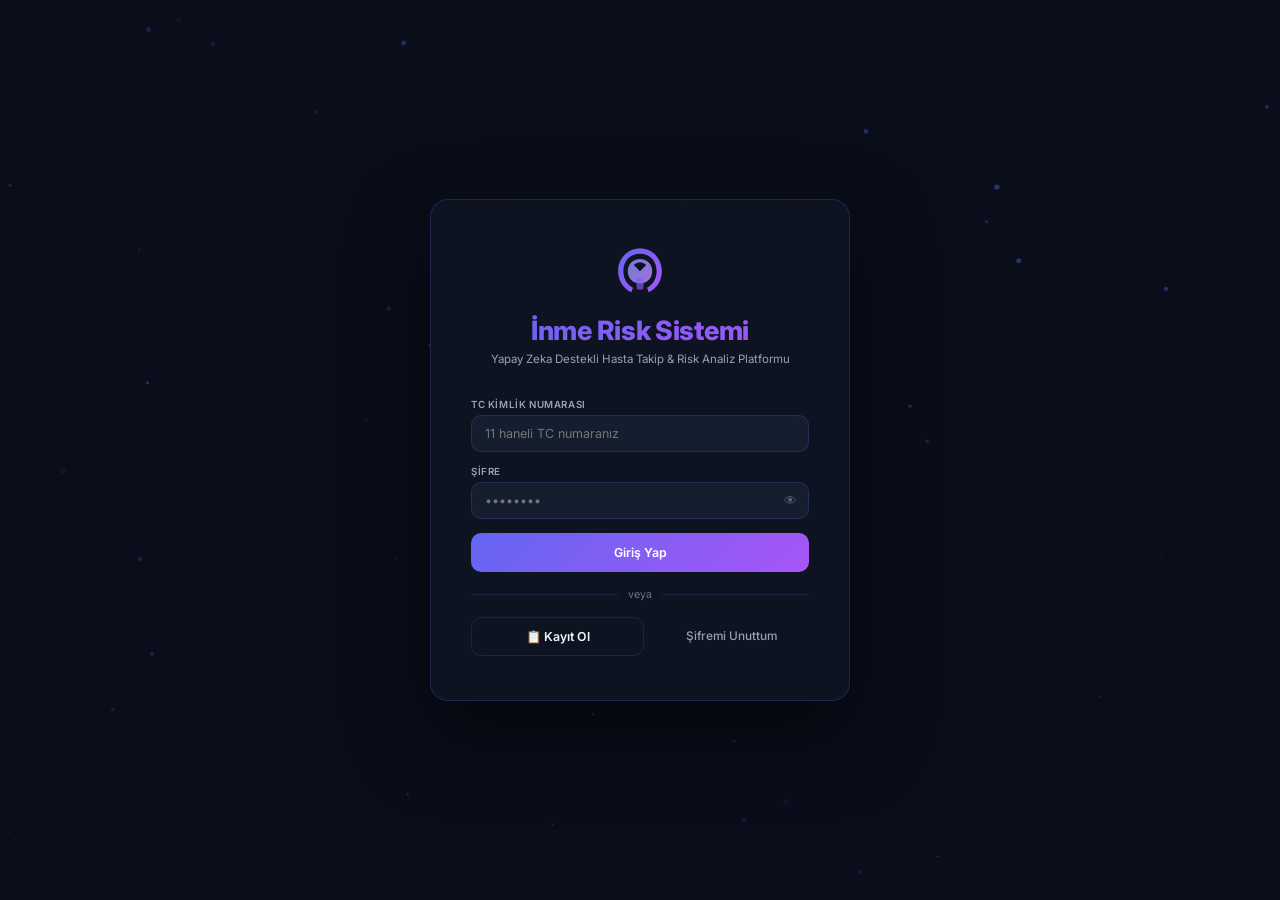
==== commit ddd048b5: "Günceleme" ====
--- a/frontend/index.html
+++ b/frontend/index.html
@@ -401,22 +401,6 @@
       <div class="sc"><span class="n" id="sKayit">—</span><span class="l">Kayıt Tarihi</span></div>
     </div>
 
-    <!-- GEÇMİŞ ANALİZLER KARTI -->
-    <div class="hist-banner" onclick="navHistory()">
-      <div class="hist-banner-left">
-        <div class="hist-banner-icon">📋</div>
-        <div>
-          <div class="hist-banner-title">Kaydedilmiş Risk Analizleri</div>
-          <div class="hist-banner-sub">Geçmişte yapılan tüm analizleri görüntüle, filtrele ve incele</div>
-        </div>
-      </div>
-      <div class="hist-banner-right">
-        <span class="hist-banner-count" id="hBannerCount">—</span>
-        <span class="hist-banner-label">kayıt</span>
-        <span class="hist-banner-arrow">→</span>
-      </div>
-    </div>
-
     <!-- INFO CARDS -->
     <div class="ig">
       <div class="ic"><div class="ii">🪪</div><div class="il">Doktor ID</div><div class="iv" id="iId">—</div></div>
@@ -433,7 +417,6 @@
       <p>Hasta demografik ve klinik verilerini girerek yapay zeka modeli ile inme risk tahmini gerçekleştirin.</p>
       <div class="ctab">
         <button class="btn bp" onclick="navRisk()">🧠 Risk Analizi Yap</button>
-        <button class="btn bs" onclick="navHistory()">📋 Kaydedilmiş Riskler</button>
         <button class="btn bs" onclick="openMod('mPass')">🔑 Şifre Değiştir</button>
         <button class="btn bs" onclick="doLogout()">🚪 Çıkış Yap</button>
       </div>
